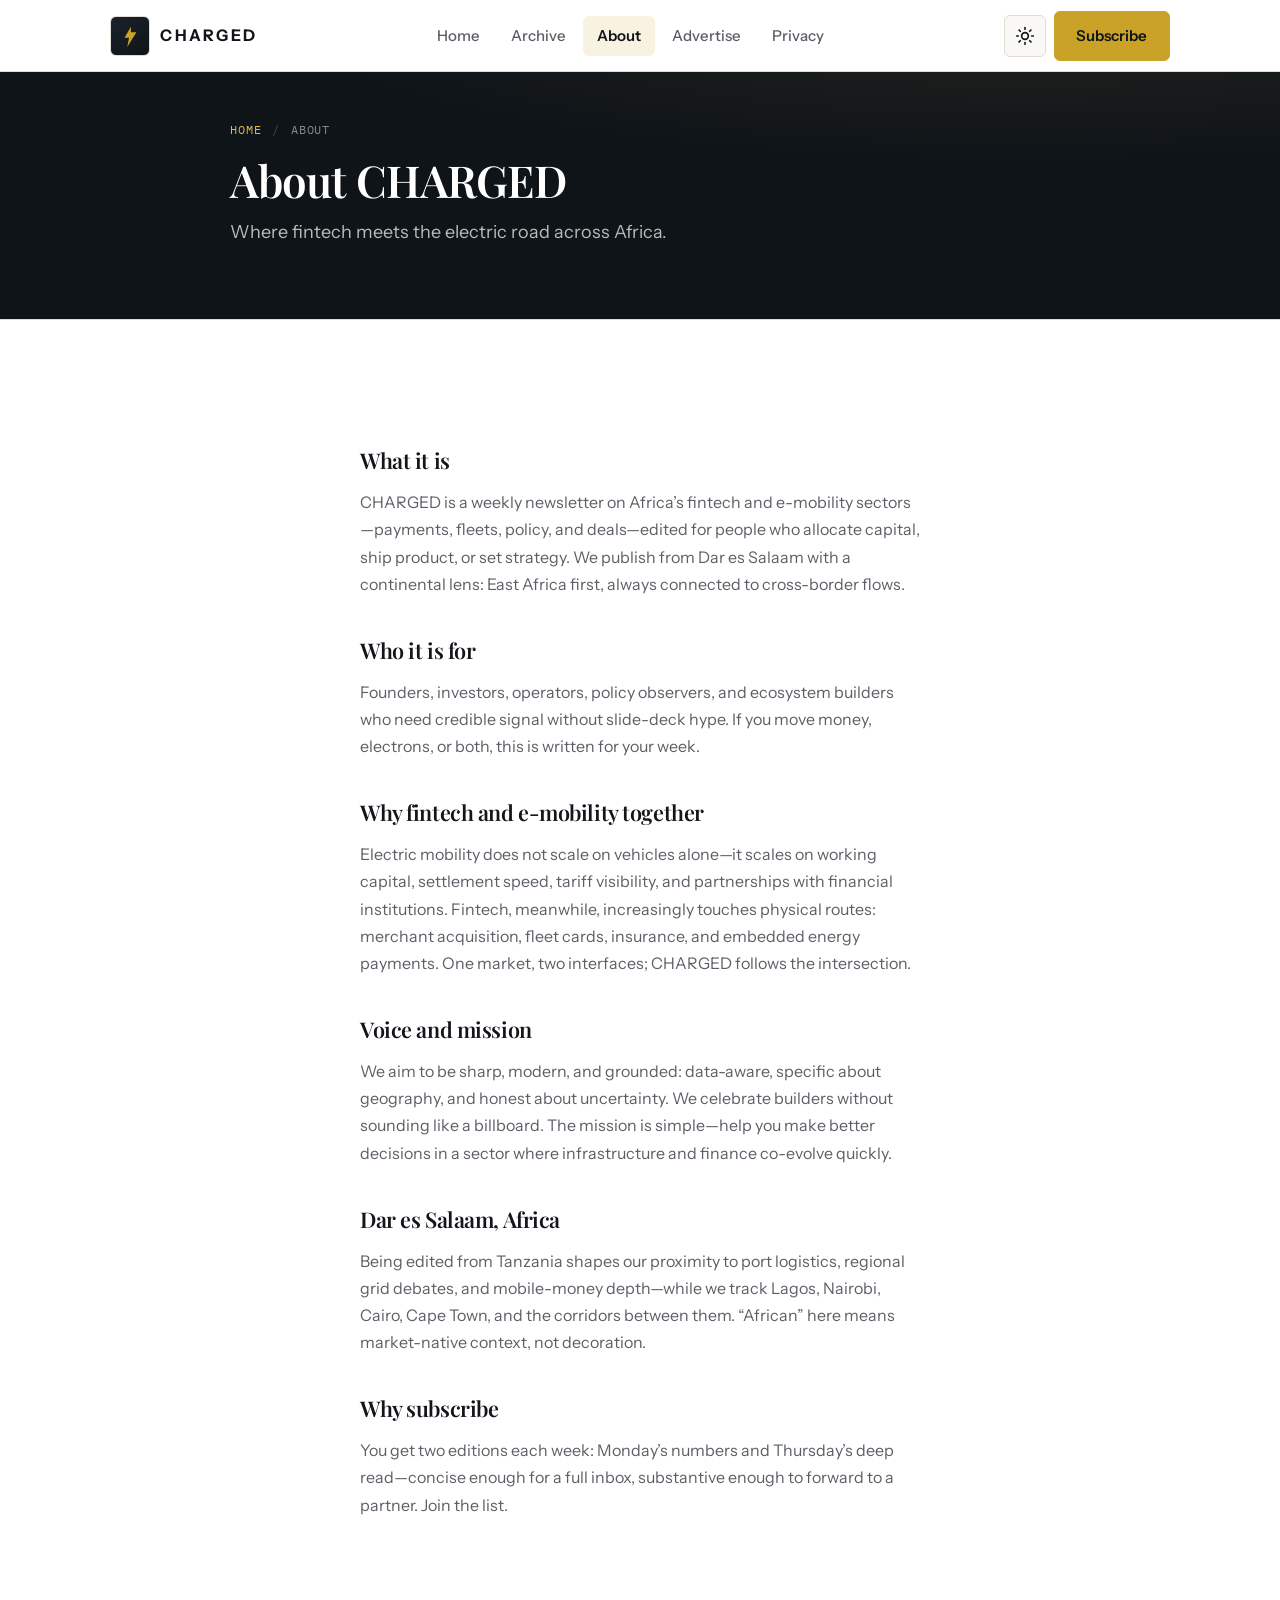
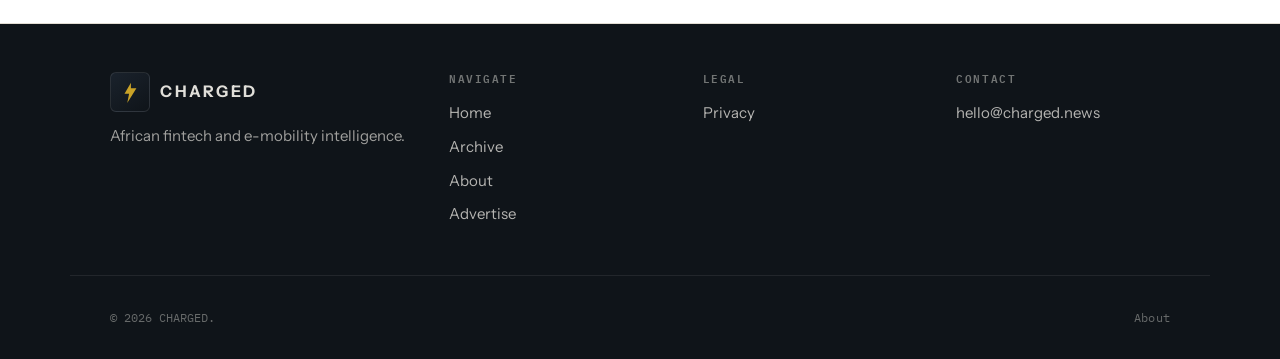
==== about.html @ 30957a06 "template editing" ====
<!DOCTYPE html>
<html lang="en" data-theme="light">
<head>
  <meta charset="UTF-8">
  <meta name="viewport" content="width=device-width, initial-scale=1">
  <title>About — CHARGED</title>
  <meta name="description" content="What CHARGED is, who it serves, and why fintech and e-mobility belong in one conversation—published from Dar es Salaam.">
  <link rel="canonical" href="https://charged.news/about.html">
  <meta property="og:title" content="About — CHARGED">
  <meta property="og:description" content="Weekly intelligence on Africa’s fintech and e-mobility sectors.">
  <link rel="icon" href="assets/images/favicon.svg" type="image/svg+xml">
  <link rel="stylesheet" href="assets/css/charged.css">
</head>
<body>
  <a class="ch-skip" href="#main">Skip to content</a>
  <div class="ch-page">
    <header class="ch-header">
      <div class="ch-container ch-header__inner">
        <a class="ch-logo" href="index.html">
          <span class="ch-logo__mark" aria-hidden="true">
            <svg viewBox="0 0 24 24" fill="none" xmlns="http://www.w3.org/2000/svg"><path d="M13 2L6 14h5l-2 10 10-16h-6l0-6z" fill="currentColor"/></svg>
          </span>
          <span class="ch-logo__text">CHARGED</span>
        </a>
        <nav class="ch-nav" aria-label="Primary">
          <a href="index.html">Home</a>
          <a href="archive.html">Archive</a>
          <a href="about.html" aria-current="page">About</a>
          <a href="advertise.html">Advertise</a>
          <a href="privacy.html">Privacy</a>
        </nav>
        <div class="ch-header__actions">
          <button type="button" class="ch-icon-btn" id="theme-toggle" aria-label="Switch color theme">
            <svg class="ch-theme-icon ch-theme-icon--sun" width="20" height="20" viewBox="0 0 24 24" fill="none" xmlns="http://www.w3.org/2000/svg" aria-hidden="true">
              <circle cx="12" cy="12" r="4" stroke="currentColor" stroke-width="2"/>
              <path d="M12 2v2M12 20v2M4.93 4.93l1.41 1.41M17.66 17.66l1.41 1.41M2 12h2M20 12h2M4.93 19.07l1.41-1.41M17.66 6.34l1.41-1.41" stroke="currentColor" stroke-width="2" stroke-linecap="round"/>
            </svg>
            <svg class="ch-theme-icon ch-theme-icon--moon" width="20" height="20" viewBox="0 0 24 24" fill="none" xmlns="http://www.w3.org/2000/svg" aria-hidden="true">
              <path d="M21 12.79A9 9 0 1111.21 3 7 7 0 0021 12.79z" stroke="currentColor" stroke-width="2" stroke-linecap="round" stroke-linejoin="round"/>
            </svg>
          </button>
          <a class="ch-btn ch-btn--primary ch-hide-mobile" href="index.html#subscribe">Subscribe</a>
          <button type="button" class="ch-nav-toggle" id="nav-toggle" aria-expanded="false" aria-controls="mobile-nav" aria-label="Open menu">
            <span></span><span></span><span></span>
          </button>
        </div>
      </div>
      <div class="ch-mobile-nav" id="mobile-nav" aria-hidden="true">
        <ul>
          <li><a href="index.html">Home</a></li>
          <li><a href="archive.html">Archive</a></li>
          <li><a href="about.html">About</a></li>
          <li><a href="advertise.html">Advertise</a></li>
          <li><a href="privacy.html">Privacy</a></li>
          <li><a href="index.html#subscribe">Subscribe</a></li>
        </ul>
      </div>
    </header>

    <main class="ch-main" id="main">
      <header class="ch-page-hero">
        <div class="ch-container ch-container--narrow">
          <nav aria-label="Breadcrumb">
            <ol class="ch-breadcrumb">
              <li><a href="index.html">Home</a></li>
              <li aria-current="page">About</li>
            </ol>
          </nav>
          <h1>About CHARGED</h1>
          <p class="ch-hero__dek" style="margin:0;">Where fintech meets the electric road across Africa.</p>
        </div>
      </header>

      <section class="ch-section ch-section--surface">
        <div class="ch-container ch-container--narrow ch-prose">
          <h2>What it is</h2>
          <p>CHARGED is a weekly newsletter on Africa’s fintech and e-mobility sectors—payments, fleets, policy, and deals—edited for people who allocate capital, ship product, or set strategy. We publish from Dar es Salaam with a continental lens: East Africa first, always connected to cross-border flows.</p>

          <h2>Who it is for</h2>
          <p>Founders, investors, operators, policy observers, and ecosystem builders who need credible signal without slide-deck hype. If you move money, electrons, or both, this is written for your week.</p>

          <h2>Why fintech and e-mobility together</h2>
          <p>Electric mobility does not scale on vehicles alone—it scales on working capital, settlement speed, tariff visibility, and partnerships with financial institutions. Fintech, meanwhile, increasingly touches physical routes: merchant acquisition, fleet cards, insurance, and embedded energy payments. One market, two interfaces; CHARGED follows the intersection.</p>

          <h2>Voice and mission</h2>
          <p>We aim to be sharp, modern, and grounded: data-aware, specific about geography, and honest about uncertainty. We celebrate builders without sounding like a billboard. The mission is simple—help you make better decisions in a sector where infrastructure and finance co-evolve quickly.</p>

          <h2>Dar es Salaam, Africa</h2>
          <p>Being edited from Tanzania shapes our proximity to port logistics, regional grid debates, and mobile-money depth—while we track Lagos, Nairobi, Cairo, Cape Town, and the corridors between them. “African” here means market-native context, not decoration.</p>

          <h2>Why subscribe</h2>
          <p>You get two editions each week: Monday’s numbers and Thursday’s deep read—concise enough for a full inbox, substantive enough to forward to a partner. <a href="index.html#subscribe">Join the list</a>.</p>
        </div>
      </section>
    </main>

    <footer class="ch-footer">
      <div class="ch-container ch-footer__grid">
        <div class="ch-footer__brand">
          <a class="ch-logo ch-logo--footer" href="index.html">
            <span class="ch-logo__mark ch-logo__mark--footer" aria-hidden="true">
              <svg viewBox="0 0 24 24" width="22" height="22" xmlns="http://www.w3.org/2000/svg" aria-hidden="true">
                <path d="M13 2L6 14h5l-2 10 10-16h-6l0-6z" fill="currentColor"/>
              </svg>
            </span>
            <span class="ch-logo__text">CHARGED</span>
          </a>
          <p>African fintech and e-mobility intelligence.</p>
        </div>
        <div>
          <h2 class="ch-footer__title">Navigate</h2>
          <ul class="ch-footer__list">
            <li><a href="index.html">Home</a></li>
            <li><a href="archive.html">Archive</a></li>
            <li><a href="about.html">About</a></li>
            <li><a href="advertise.html">Advertise</a></li>
          </ul>
        </div>
        <div>
          <h2 class="ch-footer__title">Legal</h2>
          <ul class="ch-footer__list">
            <li><a href="privacy.html">Privacy</a></li>
          </ul>
        </div>
        <div>
          <h2 class="ch-footer__title">Contact</h2>
          <ul class="ch-footer__list">
            <li><a href="mailto:hello@charged.news">hello@charged.news</a></li>
          </ul>
        </div>
      </div>
      <div class="ch-container ch-footer__bottom">
        <p>© <span id="y"></span> CHARGED.</p>
        <p class="ch-mono">About</p>
      </div>
    </footer>
  </div>
  <script>document.getElementById("y").textContent = new Date().getFullYear();</script>
  <script src="assets/js/main.js" defer></script>
</body>
</html>
---- assets/css/charged.css ----
/* =============================================================================
   CHARGED — Publication design system
   HTML/CSS/JS only. Tokens, components, light/dark themes.
   ============================================================================= */

@import url("https://fonts.googleapis.com/css2?family=IBM+Plex+Mono:wght@400;500;600&family=Instrument+Sans:ital,wght@0,400;0,500;0,600;0,700;1,400&family=Playfair+Display:ital,wght@0,500;0,600;0,700;1,500&display=swap");

/* -----------------------------------------------------------------------------
   Design tokens
   ----------------------------------------------------------------------------- */
:root {
  --font-display: "Playfair Display", Georgia, serif;
  --font-ui: "Instrument Sans", system-ui, sans-serif;
  --font-mono: "IBM Plex Mono", ui-monospace, monospace;

  --ch-bg: #f5f2eb;
  --ch-surface: #ffffff;
  --ch-surface-2: #faf8f4;
  --ch-ink: #12151a;
  --ch-ink-muted: #5c5f66;
  --ch-ink-subtle: #8a8f98;
  --ch-border: #e2ddd3;
  --ch-border-strong: #c9c2b4;

  --ch-accent: #c9a227;
  --ch-accent-bright: #e4b84a;
  --ch-accent-dim: rgba(201, 162, 39, 0.14);
  --ch-accent-glow: rgba(228, 184, 74, 0.35);

  --ch-navy: #0f1419;
  --ch-navy-soft: #1a222c;

  --ch-radius-sm: 6px;
  --ch-radius: 12px;
  --ch-radius-lg: 16px;

  --ch-shadow: 0 12px 40px rgba(15, 20, 25, 0.08);
  --ch-shadow-hover: 0 18px 50px rgba(15, 20, 25, 0.12);

  --ch-header-h: 72px;
  --ch-max-read: 42rem;
  --ch-max-prose: 48rem;
  --ch-ease: cubic-bezier(0.22, 1, 0.36, 1);
  --ch-trans: 0.22s var(--ch-ease);
}

[data-theme="dark"] {
  color-scheme: dark;
  --ch-bg: #0a0c0f;
  --ch-surface: #12151a;
  --ch-surface-2: #181c24;
  --ch-ink: #eceae4;
  --ch-ink-muted: #a8a49a;
  --ch-ink-subtle: #7a756c;
  --ch-border: #2a3038;
  --ch-border-strong: #3d4550;

  --ch-accent: #e4b84a;
  --ch-accent-bright: #f0cc6a;
  --ch-accent-dim: rgba(228, 184, 74, 0.12);
  --ch-accent-glow: rgba(228, 184, 74, 0.25);

  --ch-navy: #06080a;
  --ch-navy-soft: #12151a;

  --ch-shadow: 0 12px 40px rgba(0, 0, 0, 0.45);
  --ch-shadow-hover: 0 20px 55px rgba(0, 0, 0, 0.55);
}

/* -----------------------------------------------------------------------------
   Reset & base
   ----------------------------------------------------------------------------- */
*,
*::before,
*::after {
  box-sizing: border-box;
}

html {
  scroll-behavior: smooth;
}

@media (prefers-reduced-motion: reduce) {
  html {
    scroll-behavior: auto;
  }
  *,
  *::before,
  *::after {
    animation-duration: 0.01ms !important;
    animation-iteration-count: 1 !important;
    transition-duration: 0.01ms !important;
  }
}

body {
  margin: 0;
  font-family: var(--font-ui);
  font-size: 1rem;
  line-height: 1.6;
  color: var(--ch-ink);
  background: var(--ch-bg);
  -webkit-font-smoothing: antialiased;
}

img {
  max-width: 100%;
  height: auto;
  display: block;
}

a {
  color: inherit;
  text-decoration: none;
  transition: color var(--ch-trans), border-color var(--ch-trans), background var(--ch-trans),
    box-shadow var(--ch-trans), transform var(--ch-trans);
}

a:hover {
  color: var(--ch-accent);
}

:focus-visible {
  outline: 2px solid var(--ch-accent);
  outline-offset: 3px;
}

:focus:not(:focus-visible) {
  outline: none;
}

h1,
h2,
h3,
h4 {
  font-family: var(--font-display);
  font-weight: 600;
  line-height: 1.15;
  letter-spacing: -0.02em;
  margin: 0 0 0.5em;
}

.ch-mono {
  font-family: var(--font-mono);
  letter-spacing: 0.02em;
}

/* -----------------------------------------------------------------------------
   Layout
   ----------------------------------------------------------------------------- */
.ch-container {
  width: 100%;
  max-width: 1140px;
  margin-inline: auto;
  padding-inline: clamp(1.25rem, 4vw, 2.5rem);
}

.ch-container--narrow {
  max-width: 900px;
}

.ch-container--read {
  max-width: var(--ch-max-read);
}

.ch-skip {
  position: absolute;
  left: -9999px;
  z-index: 100000;
  padding: 0.75rem 1rem;
  background: var(--ch-accent);
  color: var(--ch-navy);
  font-weight: 600;
}
.ch-skip:focus {
  left: 1rem;
  top: 1rem;
}

/* -----------------------------------------------------------------------------
   Header
   ----------------------------------------------------------------------------- */
.ch-header {
  position: sticky;
  top: 0;
  z-index: 9000;
  height: var(--ch-header-h);
  background: var(--ch-surface);
  border-bottom: 1px solid var(--ch-border);
  transition: background var(--ch-trans), box-shadow var(--ch-trans);
}

.ch-header.is-scrolled {
  box-shadow: var(--ch-shadow);
}

[data-theme="dark"] .ch-header {
  background: rgba(18, 21, 26, 0.92);
  backdrop-filter: blur(12px);
}

.ch-header__inner {
  display: flex;
  align-items: center;
  justify-content: space-between;
  gap: 1rem;
  height: 100%;
}

.ch-logo {
  display: inline-flex;
  align-items: center;
  gap: 0.65rem;
  font-weight: 700;
  font-size: 1.125rem;
  letter-spacing: -0.03em;
  color: var(--ch-ink);
}
.ch-logo:hover {
  color: var(--ch-ink);
}
.ch-logo__mark {
  width: 40px;
  height: 40px;
  border-radius: var(--ch-radius-sm);
  background: linear-gradient(145deg, var(--ch-navy-soft), var(--ch-navy));
  border: 1px solid var(--ch-border);
  display: grid;
  place-items: center;
  flex-shrink: 0;
}
.ch-logo__mark svg {
  width: 22px;
  height: 22px;
  color: var(--ch-accent);
}

@media (max-width: 991px) {
  .ch-hide-mobile {
    display: none !important;
  }
}
.ch-logo__text {
  font-weight: 700;
  font-size: 1rem;
  letter-spacing: 0.14em;
  text-transform: uppercase;
  color: var(--ch-ink);
}

.ch-logo--footer {
  color: rgba(236, 234, 228, 0.95);
}
.ch-logo--footer .ch-logo__text {
  color: rgba(236, 234, 228, 0.95);
}
.ch-logo__mark--footer {
  background: linear-gradient(145deg, var(--ch-navy-soft), var(--ch-navy));
  border: 1px solid rgba(255, 255, 255, 0.1);
  color: var(--ch-accent-bright);
}
.ch-footer__location {
  font-family: var(--font-mono);
  font-size: 0.8125rem;
  color: rgba(236, 234, 228, 0.55);
}

.ch-nav {
  display: none;
  align-items: center;
  gap: 0.25rem;
}

@media (min-width: 992px) {
  .ch-nav {
    display: flex;
  }
}

.ch-nav a {
  display: block;
  padding: 0.5rem 0.85rem;
  border-radius: var(--ch-radius-sm);
  font-size: 0.9375rem;
  font-weight: 500;
  color: var(--ch-ink-muted);
}
.ch-nav a:hover,
.ch-nav a[aria-current="page"] {
  color: var(--ch-ink);
  background: var(--ch-accent-dim);
}
.ch-nav a[aria-current="page"] {
  font-weight: 600;
}

.ch-header__actions {
  display: flex;
  align-items: center;
  gap: 0.5rem;
}

/* Theme toggle */
.ch-icon-btn {
  width: 42px;
  height: 42px;
  border-radius: var(--ch-radius-sm);
  border: 1px solid var(--ch-border);
  background: var(--ch-surface-2);
  color: var(--ch-ink);
  cursor: pointer;
  display: grid;
  place-items: center;
  transition: border-color var(--ch-trans), background var(--ch-trans), transform var(--ch-trans);
}
.ch-icon-btn:hover {
  border-color: var(--ch-accent);
  background: var(--ch-accent-dim);
}
.ch-icon-btn:active {
  transform: scale(0.97);
}
.ch-theme-icon {
  display: block;
}
.ch-theme-icon--moon {
  display: none;
}
[data-theme="dark"] .ch-theme-icon--sun {
  display: none;
}
[data-theme="dark"] .ch-theme-icon--moon {
  display: block;
}

/* Mobile menu */
.ch-nav-toggle {
  display: flex;
  flex-direction: column;
  justify-content: center;
  gap: 5px;
  width: 44px;
  height: 44px;
  padding: 0;
  border: 1px solid var(--ch-border);
  border-radius: var(--ch-radius-sm);
  background: var(--ch-surface-2);
  cursor: pointer;
}
.ch-nav-toggle span {
  display: block;
  height: 2px;
  width: 20px;
  margin-inline: auto;
  background: var(--ch-ink);
  border-radius: 1px;
  transition: transform var(--ch-trans), opacity var(--ch-trans);
}
.ch-nav-toggle[aria-expanded="true"] span:nth-child(1) {
  transform: translateY(7px) rotate(45deg);
}
.ch-nav-toggle[aria-expanded="true"] span:nth-child(2) {
  opacity: 0;
}
.ch-nav-toggle[aria-expanded="true"] span:nth-child(3) {
  transform: translateY(-7px) rotate(-45deg);
}

@media (min-width: 992px) {
  .ch-nav-toggle {
    display: none;
  }
}

.ch-mobile-nav {
  display: none;
  position: absolute;
  left: 0;
  right: 0;
  top: 100%;
  padding: 0.75rem 0 1.25rem;
  background: var(--ch-surface);
  border-bottom: 1px solid var(--ch-border);
  box-shadow: var(--ch-shadow);
}
.ch-mobile-nav.is-open {
  display: block;
}
.ch-mobile-nav ul {
  list-style: none;
  margin: 0;
  padding: 0;
}
.ch-mobile-nav a {
  display: block;
  padding: 0.85rem clamp(1.25rem, 4vw, 2.5rem);
  font-weight: 500;
  border-bottom: 1px solid var(--ch-border);
  color: var(--ch-ink);
}
.ch-mobile-nav a:hover,
.ch-mobile-nav a:focus {
  background: var(--ch-accent-dim);
}

@media (min-width: 992px) {
  .ch-mobile-nav {
    display: none !important;
  }
}

/* -----------------------------------------------------------------------------
   Buttons & links
   ----------------------------------------------------------------------------- */
.ch-btn {
  display: inline-flex;
  align-items: center;
  justify-content: center;
  gap: 0.5rem;
  padding: 0.75rem 1.35rem;
  font-family: var(--font-ui);
  font-size: 0.9375rem;
  font-weight: 600;
  border-radius: var(--ch-radius-sm);
  border: 1px solid transparent;
  cursor: pointer;
  text-decoration: none;
  transition: background var(--ch-trans), color var(--ch-trans), border-color var(--ch-trans),
    box-shadow var(--ch-trans), transform var(--ch-trans);
}
.ch-btn:disabled {
  opacity: 0.55;
  cursor: not-allowed;
  transform: none;
}

.ch-btn--primary {
  background: var(--ch-accent);
  color: var(--ch-navy);
  border-color: var(--ch-accent);
}
.ch-btn--primary:hover:not(:disabled) {
  background: var(--ch-accent-bright);
  border-color: var(--ch-accent-bright);
  color: var(--ch-navy);
  box-shadow: 0 8px 24px var(--ch-accent-glow);
  transform: translateY(-1px);
}

.ch-btn--ghost {
  background: transparent;
  color: var(--ch-ink);
  border-color: var(--ch-border-strong);
}
.ch-btn--ghost:hover:not(:disabled) {
  border-color: var(--ch-accent);
  color: var(--ch-accent);
  background: var(--ch-accent-dim);
}

.ch-btn--dark {
  background: var(--ch-navy);
  color: #f5f2eb;
  border-color: var(--ch-navy);
}
.ch-btn--dark:hover:not(:disabled) {
  background: var(--ch-navy-soft);
  transform: translateY(-1px);
}

/* Ghost button on dark hero backgrounds */
.ch-btn--on-dark {
  background: transparent;
  color: rgba(236, 234, 228, 0.92);
  border: 1px solid rgba(255, 255, 255, 0.32);
}
.ch-btn--on-dark:hover:not(:disabled) {
  border-color: var(--ch-accent-bright);
  color: var(--ch-accent-bright);
  background: rgba(228, 184, 74, 0.08);
  transform: translateY(-1px);
}

.ch-hero__tagline {
  font-family: var(--font-mono);
  font-size: 0.75rem;
  letter-spacing: 0.06em;
  color: rgba(236, 234, 228, 0.45);
  margin: 1.5rem 0 0;
  max-width: 36ch;
  line-height: 1.45;
}

.ch-form-actions {
  display: flex;
  align-items: flex-end;
}
.ch-btn--submit {
  min-height: 48px;
  padding-inline: 1.5rem;
}

.ch-card__actions {
  margin-top: 1.25rem;
}

.ch-share-link {
  display: inline-flex;
  align-items: center;
  justify-content: center;
  min-width: 40px;
  height: 40px;
  padding: 0 0.65rem;
  border-radius: var(--ch-radius-sm);
  border: 1px solid var(--ch-border);
  background: var(--ch-surface);
  color: var(--ch-ink-muted);
  font-family: var(--font-mono);
  font-size: 0.6875rem;
  font-weight: 600;
  text-transform: uppercase;
  letter-spacing: 0.06em;
}
.ch-share-link:hover {
  border-color: var(--ch-accent);
  color: var(--ch-accent);
  background: var(--ch-accent-dim);
}

.ch-link-arrow {
  display: inline-flex;
  align-items: center;
  gap: 0.35rem;
  font-family: var(--font-mono);
  font-size: 0.8125rem;
  font-weight: 600;
  text-transform: uppercase;
  letter-spacing: 0.06em;
  color: var(--ch-accent);
}
.ch-link-arrow::after {
  content: "→";
  transition: transform var(--ch-trans);
}
.ch-link-arrow:hover::after {
  transform: translateX(4px);
}

/* -----------------------------------------------------------------------------
   Hero
   ----------------------------------------------------------------------------- */
.ch-hero {
  position: relative;
  padding-block: clamp(3rem, 8vw, 5.5rem);
  background: var(--ch-navy);
  color: #eceae4;
  overflow: hidden;
}
.ch-hero::before {
  content: "";
  position: absolute;
  inset: 0;
  background: radial-gradient(ellipse 80% 60% at 70% 20%, rgba(228, 184, 74, 0.12), transparent 55%),
    linear-gradient(180deg, rgba(10, 12, 15, 0.3), var(--ch-navy));
  pointer-events: none;
}

.ch-hero__grid {
  position: relative;
  display: grid;
  gap: clamp(2rem, 5vw, 3.5rem);
  align-items: center;
}
@media (min-width: 900px) {
  .ch-hero__grid {
    grid-template-columns: 1.05fr 0.95fr;
  }
}

.ch-kicker {
  display: inline-flex;
  align-items: center;
  gap: 0.5rem;
  font-family: var(--font-mono);
  font-size: 0.75rem;
  font-weight: 500;
  text-transform: uppercase;
  letter-spacing: 0.12em;
  color: var(--ch-accent-bright);
  margin-bottom: 1rem;
}

.ch-hero h1 {
  font-size: clamp(2.25rem, 5vw, 3.35rem);
  color: #fff;
  margin-bottom: 1rem;
  max-width: 14ch;
}

.ch-hero__dek {
  font-size: 1.125rem;
  line-height: 1.65;
  color: rgba(236, 234, 228, 0.78);
  max-width: 38ch;
  margin-bottom: 1.75rem;
}

.ch-hero__actions {
  display: flex;
  flex-wrap: wrap;
  gap: 0.75rem;
  margin-bottom: 2rem;
}

.ch-hero__panel {
  position: relative;
  border-radius: var(--ch-radius-lg);
  border: 1px solid rgba(228, 184, 74, 0.25);
  background: rgba(255, 255, 255, 0.04);
  padding: 1.5rem;
  min-height: 280px;
}
.ch-hero__panel-img {
  position: absolute;
  inset: 0;
  border-radius: inherit;
  background-size: cover;
  background-position: center;
  opacity: 0.45;
}
.ch-hero__panel-inner {
  position: relative;
  z-index: 1;
}
.ch-hero__panel .ch-kicker {
  color: var(--ch-accent-bright);
}
.ch-hero__panel h2 {
  font-size: 1.35rem;
  color: #fff;
  margin-bottom: 0.5rem;
  font-family: var(--font-display);
}
.ch-hero__panel p {
  font-size: 0.9375rem;
  color: rgba(236, 234, 228, 0.72);
  margin: 0 0 1.25rem;
  line-height: 1.55;
}

/* -----------------------------------------------------------------------------
   Sections
   ----------------------------------------------------------------------------- */
.ch-section {
  padding-block: clamp(3.5rem, 8vw, 5.5rem);
}

.ch-section--tight {
  padding-block: clamp(2.5rem, 5vw, 3.5rem);
}

.ch-section--surface {
  background: var(--ch-surface);
  border-block: 1px solid var(--ch-border);
}

.ch-section-head {
  max-width: 40rem;
  margin-bottom: clamp(2rem, 4vw, 3rem);
}
.ch-section-head--center {
  text-align: center;
  margin-inline: auto;
}

.ch-eyebrow {
  font-family: var(--font-mono);
  font-size: 0.75rem;
  font-weight: 600;
  text-transform: uppercase;
  letter-spacing: 0.14em;
  color: var(--ch-accent);
  margin-bottom: 0.65rem;
  display: block;
}

.ch-section-title {
  font-size: clamp(1.75rem, 3.5vw, 2.35rem);
  margin-bottom: 0.65rem;
}

.ch-section-dek {
  margin: 0;
  font-size: 1.0625rem;
  color: var(--ch-ink-muted);
  line-height: 1.6;
}

/* -----------------------------------------------------------------------------
   Stat bar (credibility)
   ----------------------------------------------------------------------------- */
.ch-stat-bar {
  display: grid;
  grid-template-columns: repeat(2, 1fr);
  gap: 1px;
  background: var(--ch-border);
  border: 1px solid var(--ch-border);
  border-radius: var(--ch-radius);
  overflow: hidden;
}
@media (min-width: 768px) {
  .ch-stat-bar {
    grid-template-columns: repeat(4, 1fr);
  }
}

.ch-stat {
  background: var(--ch-surface);
  padding: 1.25rem 1rem;
  text-align: center;
}
.ch-stat__value {
  font-family: var(--font-mono);
  font-size: clamp(1rem, 2.8vw, 1.5rem);
  font-weight: 600;
  color: var(--ch-ink);
  display: block;
  line-height: 1.25;
}
.ch-stat__label {
  font-family: var(--font-mono);
  font-size: 0.6875rem;
  font-weight: 500;
  text-transform: uppercase;
  letter-spacing: 0.1em;
  color: var(--ch-ink-subtle);
  margin-top: 0.35rem;
}

/* -----------------------------------------------------------------------------
   Cards — issue, topic, preview
   ----------------------------------------------------------------------------- */
.ch-card-grid {
  display: grid;
  gap: 1.25rem;
}
@media (min-width: 768px) {
  .ch-card-grid--2 {
    grid-template-columns: repeat(2, 1fr);
  }
  .ch-card-grid--3 {
    grid-template-columns: repeat(3, 1fr);
  }
  .ch-card-grid--4 {
    grid-template-columns: repeat(2, 1fr);
  }
}
@media (min-width: 1024px) {
  .ch-card-grid--4 {
    grid-template-columns: repeat(4, 1fr);
  }
}

.ch-card {
  background: var(--ch-surface);
  border: 1px solid var(--ch-border);
  border-radius: var(--ch-radius);
  padding: 1.5rem;
  transition: border-color var(--ch-trans), box-shadow var(--ch-trans), transform var(--ch-trans);
}
.ch-card:hover {
  border-color: var(--ch-border-strong);
  box-shadow: var(--ch-shadow-hover);
  transform: translateY(-3px);
}

.ch-card--issue {
  display: flex;
  flex-direction: column;
  height: 100%;
}
.ch-card--issue .ch-card__meta {
  margin-top: auto;
  padding-top: 1rem;
  display: flex;
  align-items: center;
  justify-content: space-between;
  gap: 0.75rem;
  flex-wrap: wrap;
}

.ch-card__title {
  font-family: var(--font-display);
  font-size: 1.25rem;
  margin: 0 0 0.5rem;
  line-height: 1.25;
}
.ch-card__title a {
  color: var(--ch-ink);
}
.ch-card__title a:hover {
  color: var(--ch-accent);
}

.ch-card__excerpt {
  font-size: 0.9375rem;
  color: var(--ch-ink-muted);
  margin: 0 0 1rem;
  line-height: 1.55;
}

.ch-card--topic {
  text-align: left;
}
.ch-card--topic h3 {
  font-family: var(--font-ui);
  font-size: 1.0625rem;
  font-weight: 700;
  margin: 0 0 0.4rem;
}
.ch-card--topic p {
  margin: 0;
  font-size: 0.9375rem;
  color: var(--ch-ink-muted);
  line-height: 1.55;
}

.ch-card--featured {
  grid-column: 1 / -1;
  display: grid;
  gap: 1.5rem;
}
@media (min-width: 900px) {
  .ch-card--featured {
    grid-template-columns: 1.1fr 1fr;
    align-items: stretch;
  }
}
.ch-card--featured .ch-card__visual {
  min-height: 220px;
  border-radius: var(--ch-radius-sm);
  background-size: cover;
  background-position: center;
  border: 1px solid var(--ch-border);
}

/* Article preview (list) */
.ch-preview {
  display: grid;
  gap: 1rem;
  padding: 1.25rem 0;
  border-bottom: 1px solid var(--ch-border);
}
@media (min-width: 700px) {
  .ch-preview {
    grid-template-columns: 140px 1fr;
    align-items: start;
  }
}
.ch-preview:last-child {
  border-bottom: none;
}
.ch-preview__thumb {
  aspect-ratio: 4/3;
  border-radius: var(--ch-radius-sm);
  background-size: cover;
  background-position: center;
  border: 1px solid var(--ch-border);
}

/* -----------------------------------------------------------------------------
   Badges, tags, chips
   ----------------------------------------------------------------------------- */
.ch-badge {
  display: inline-block;
  font-family: var(--font-mono);
  font-size: 0.6875rem;
  font-weight: 600;
  text-transform: uppercase;
  letter-spacing: 0.08em;
  padding: 0.35rem 0.6rem;
  border-radius: 4px;
  background: var(--ch-accent-dim);
  color: var(--ch-ink);
  border: 1px solid rgba(201, 162, 39, 0.35);
}

.ch-tag-row {
  display: flex;
  flex-wrap: wrap;
  gap: 0.5rem;
  margin-bottom: 0.75rem;
}

.ch-chip {
  font-family: var(--font-mono);
  font-size: 0.75rem;
  padding: 0.4rem 0.75rem;
  border-radius: 999px;
  border: 1px solid var(--ch-border);
  background: var(--ch-surface-2);
  color: var(--ch-ink-muted);
  cursor: pointer;
  transition: background var(--ch-trans), border-color var(--ch-trans), color var(--ch-trans);
}
.ch-chip:hover,
.ch-chip.is-active {
  border-color: var(--ch-accent);
  color: var(--ch-ink);
  background: var(--ch-accent-dim);
}

/* -----------------------------------------------------------------------------
   Dividers & byline
   ----------------------------------------------------------------------------- */
.ch-rule {
  height: 1px;
  background: var(--ch-border);
  border: 0;
  margin: 2rem 0;
}

.ch-rule--thick {
  height: 3px;
  background: linear-gradient(90deg, var(--ch-accent), transparent);
  max-width: 4rem;
  margin: 1.5rem 0;
}

.ch-byline {
  display: flex;
  flex-wrap: wrap;
  align-items: baseline;
  gap: 0.5rem 1rem;
  font-size: 0.875rem;
  color: var(--ch-ink-muted);
}
.ch-byline strong {
  color: var(--ch-ink);
  font-weight: 600;
}

.ch-meta-row {
  font-family: var(--font-mono);
  font-size: 0.75rem;
  color: var(--ch-ink-subtle);
  display: flex;
  flex-wrap: wrap;
  gap: 0.75rem 1.25rem;
}

/* -----------------------------------------------------------------------------
   Schedule
   ----------------------------------------------------------------------------- */
.ch-schedule {
  display: grid;
  gap: 1rem;
}
@media (min-width: 768px) {
  .ch-schedule {
    grid-template-columns: repeat(2, 1fr);
  }
}

.ch-schedule__item {
  border: 1px solid var(--ch-border);
  border-radius: var(--ch-radius);
  padding: 1.35rem 1.25rem;
  background: var(--ch-surface);
}
.ch-schedule__day {
  font-family: var(--font-mono);
  font-size: 0.75rem;
  font-weight: 600;
  text-transform: uppercase;
  letter-spacing: 0.1em;
  color: var(--ch-accent);
  margin-bottom: 0.35rem;
}
.ch-schedule__item h3 {
  font-family: var(--font-ui);
  font-size: 1.125rem;
  font-weight: 700;
  margin: 0 0 0.35rem;
}
.ch-schedule__item p {
  margin: 0;
  font-size: 0.9375rem;
  color: var(--ch-ink-muted);
}

/* -----------------------------------------------------------------------------
   CTA band
   ----------------------------------------------------------------------------- */
.ch-cta-band {
  padding-block: clamp(3rem, 6vw, 4.5rem);
  background: linear-gradient(135deg, var(--ch-navy) 0%, #1a222c 100%);
  color: #eceae4;
  border-block: 1px solid rgba(228, 184, 74, 0.2);
}
.ch-cta-band__inner {
  display: flex;
  flex-direction: column;
  gap: 1.5rem;
  align-items: flex-start;
}
@media (min-width: 900px) {
  .ch-cta-band__inner {
    flex-direction: row;
    align-items: center;
    justify-content: space-between;
  }
}
.ch-cta-band h2 {
  font-size: clamp(1.5rem, 3vw, 2rem);
  color: #fff;
  margin: 0 0 0.35rem;
}
.ch-cta-band p {
  margin: 0;
  color: rgba(236, 234, 228, 0.72);
  max-width: 42ch;
}

/* -----------------------------------------------------------------------------
   Subscribe form
   ----------------------------------------------------------------------------- */
.ch-subscribe-block {
  border: 1px solid var(--ch-border);
  border-radius: var(--ch-radius-lg);
  padding: clamp(1.5rem, 4vw, 2.25rem);
  background: var(--ch-surface);
}

.ch-form-row {
  display: flex;
  flex-direction: column;
  gap: 0.75rem;
}
@media (min-width: 640px) {
  .ch-form-row {
    flex-direction: row;
    align-items: stretch;
  }
}

.ch-field {
  flex: 1;
  display: flex;
  flex-direction: column;
  gap: 0.35rem;
}

.ch-label {
  font-family: var(--font-mono);
  font-size: 0.6875rem;
  font-weight: 600;
  text-transform: uppercase;
  letter-spacing: 0.1em;
  color: var(--ch-ink-subtle);
}

.ch-input {
  width: 100%;
  padding: 0.85rem 1rem;
  font-family: var(--font-ui);
  font-size: 1rem;
  border: 1px solid var(--ch-border);
  border-radius: var(--ch-radius-sm);
  background: var(--ch-bg);
  color: var(--ch-ink);
  transition: border-color var(--ch-trans), box-shadow var(--ch-trans);
}
.ch-input:focus {
  outline: none;
  border-color: var(--ch-accent);
  box-shadow: 0 0 0 3px var(--ch-accent-dim);
}
textarea.ch-input {
  min-height: 120px;
  line-height: 1.5;
}
.ch-input:disabled {
  opacity: 0.65;
  cursor: not-allowed;
}

.ch-field-hint {
  font-size: 0.8125rem;
  color: var(--ch-ink-muted);
  margin: 0;
}
.ch-field-error {
  font-size: 0.8125rem;
  color: #b42318;
  margin: 0;
  display: none;
}
[data-theme="dark"] .ch-field-error {
  color: #f97066;
}
.ch-field.is-error .ch-field-error {
  display: block;
}
.ch-field.is-error .ch-input {
  border-color: #b42318;
}

.ch-form-status {
  font-size: 0.875rem;
  margin-top: 0.75rem;
  padding: 0.75rem 1rem;
  border-radius: var(--ch-radius-sm);
  display: none;
}
.ch-form-status.is-success {
  display: block;
  background: rgba(34, 139, 87, 0.12);
  border: 1px solid rgba(34, 139, 87, 0.35);
  color: var(--ch-ink);
}
.ch-form-status.is-error {
  display: block;
  background: rgba(180, 35, 24, 0.08);
  border: 1px solid rgba(180, 35, 24, 0.35);
}

.ch-honeypot {
  position: absolute;
  left: -9999px;
  width: 1px;
  height: 1px;
  opacity: 0;
  pointer-events: none;
}

/* -----------------------------------------------------------------------------
   Page hero (inner pages)
   ----------------------------------------------------------------------------- */
.ch-page-hero {
  padding-block: clamp(3rem, 7vw, 4.5rem);
  padding-top: calc(var(--ch-header-h) + clamp(2rem, 5vw, 3rem));
  margin-top: calc(-1 * var(--ch-header-h));
  background: var(--ch-navy);
  color: #eceae4;
  position: relative;
}
.ch-page-hero::after {
  content: "";
  position: absolute;
  inset: 0;
  background: radial-gradient(ellipse 60% 50% at 80% 0%, rgba(228, 184, 74, 0.1), transparent);
  pointer-events: none;
}
.ch-page-hero .ch-container {
  position: relative;
  z-index: 1;
}
.ch-page-hero h1 {
  color: #fff;
  font-size: clamp(2rem, 4vw, 2.75rem);
  margin-bottom: 0.75rem;
}
.ch-breadcrumb {
  list-style: none;
  margin: 0 0 1rem;
  padding: 0;
  display: flex;
  flex-wrap: wrap;
  gap: 0.35rem 0.65rem;
  font-family: var(--font-mono);
  font-size: 0.75rem;
  text-transform: uppercase;
  letter-spacing: 0.08em;
  color: rgba(236, 234, 228, 0.55);
}
.ch-breadcrumb a {
  color: var(--ch-accent-bright);
}
.ch-breadcrumb li:not(:last-child)::after {
  content: "/";
  margin-left: 0.65rem;
  color: rgba(236, 234, 228, 0.25);
}

.ch-page-hero .ch-kicker {
  color: rgba(236, 234, 228, 0.82);
  margin-bottom: 0.75rem;
}
.ch-page-hero .ch-hero__dek {
  max-width: none;
}
.ch-page-hero .ch-meta-row {
  margin-top: 0.75rem;
  color: rgba(236, 234, 228, 0.65);
}

/* -----------------------------------------------------------------------------
   Article / issue reading
   ----------------------------------------------------------------------------- */
.ch-article-wrap {
  padding-block: clamp(2.5rem, 6vw, 4rem);
}

.ch-article {
  max-width: var(--ch-max-read);
  margin-inline: auto;
}

.ch-article__header {
  margin-bottom: 2.5rem;
}

.ch-article__dek {
  font-size: 1.2rem;
  line-height: 1.55;
  color: var(--ch-ink-muted);
  margin: 0 0 1.25rem;
  font-weight: 500;
}

.ch-article__body {
  font-size: 1.0625rem;
  line-height: 1.75;
  color: var(--ch-ink);
}
.ch-article__body > p {
  margin: 0 0 1.25em;
}
.ch-article__body h2 {
  font-size: 1.5rem;
  margin-top: 2.25rem;
  margin-bottom: 0.75rem;
}
.ch-article__body h3 {
  font-family: var(--font-ui);
  font-size: 1.15rem;
  font-weight: 700;
  margin-top: 1.75rem;
  margin-bottom: 0.5rem;
}

.ch-pullquote {
  margin: 2.5rem 0;
  padding: 1.5rem 1.5rem 1.5rem 1.25rem;
  border-left: 4px solid var(--ch-accent);
  background: var(--ch-surface-2);
  border-radius: 0 var(--ch-radius-sm) var(--ch-radius-sm) 0;
  font-family: var(--font-display);
  font-size: 1.35rem;
  font-style: italic;
  line-height: 1.45;
  color: var(--ch-ink);
}

.ch-stat-callout {
  display: flex;
  align-items: baseline;
  gap: 1rem;
  margin: 2rem 0;
  padding: 1.25rem 1.35rem;
  border: 1px solid var(--ch-border);
  border-radius: var(--ch-radius);
  background: var(--ch-surface);
}
.ch-stat-callout__value {
  font-family: var(--font-mono);
  font-size: 2rem;
  font-weight: 600;
  color: var(--ch-accent);
  line-height: 1;
}
.ch-stat-callout__context {
  font-size: 0.9375rem;
  color: var(--ch-ink-muted);
  margin: 0;
}

.ch-section-break {
  display: flex;
  align-items: center;
  gap: 1rem;
  margin: 2.5rem 0;
  font-family: var(--font-mono);
  font-size: 0.6875rem;
  font-weight: 600;
  text-transform: uppercase;
  letter-spacing: 0.2em;
  color: var(--ch-ink-subtle);
}
.ch-section-break::before,
.ch-section-break::after {
  content: "";
  flex: 1;
  height: 1px;
  background: var(--ch-border);
}

.ch-share-row {
  display: flex;
  flex-wrap: wrap;
  align-items: center;
  gap: 0.75rem;
  margin-top: 2.5rem;
  padding-top: 1.5rem;
  border-top: 1px solid var(--ch-border);
}
.ch-share-row span {
  font-family: var(--font-mono);
  font-size: 0.75rem;
  text-transform: uppercase;
  letter-spacing: 0.08em;
  color: var(--ch-ink-subtle);
}
.ch-share-row a {
  display: inline-flex;
  align-items: center;
  justify-content: center;
  width: 40px;
  height: 40px;
  border-radius: var(--ch-radius-sm);
  border: 1px solid var(--ch-border);
  background: var(--ch-surface);
  color: var(--ch-ink-muted);
  font-size: 0.875rem;
}
.ch-share-row a:hover {
  border-color: var(--ch-accent);
  color: var(--ch-accent);
  background: var(--ch-accent-dim);
}

.ch-article-cta {
  margin-top: 3rem;
  padding: 2rem;
  border-radius: var(--ch-radius);
  border: 1px solid var(--ch-border);
  background: var(--ch-surface-2);
  text-align: center;
}
.ch-article-cta h2 {
  font-size: 1.35rem;
  margin-bottom: 0.5rem;
}
.ch-article-cta p {
  margin: 0 0 1.25rem;
  color: var(--ch-ink-muted);
  font-size: 0.9375rem;
}

/* -----------------------------------------------------------------------------
   Legal / prose pages
   ----------------------------------------------------------------------------- */
.ch-prose {
  max-width: 40rem;
  margin-inline: auto;
}
.ch-prose h2 {
  font-size: 1.35rem;
  margin-top: 2.5rem;
  margin-bottom: 0.75rem;
}
.ch-prose h3 {
  font-family: var(--font-ui);
  font-size: 1.05rem;
  font-weight: 700;
  margin-top: 1.5rem;
}
.ch-prose p,
.ch-prose li {
  font-size: 1rem;
  line-height: 1.7;
  color: var(--ch-ink-muted);
}
.ch-prose ul {
  padding-left: 1.25rem;
}
.ch-prose li {
  margin-bottom: 0.5rem;
}

/* -----------------------------------------------------------------------------
   Footer
   ----------------------------------------------------------------------------- */
.ch-footer {
  background: var(--ch-navy);
  color: rgba(236, 234, 228, 0.65);
  padding-block: 3rem 0;
  margin-top: auto;
}
.ch-footer a {
  color: rgba(236, 234, 228, 0.75);
}
.ch-footer a:hover {
  color: var(--ch-accent-bright);
}

.ch-footer__grid {
  display: grid;
  gap: 2.5rem;
  padding-bottom: 2.5rem;
  border-bottom: 1px solid rgba(255, 255, 255, 0.08);
}
@media (min-width: 768px) {
  .ch-footer__grid {
    grid-template-columns: 1.4fr repeat(3, 1fr);
  }
}

.ch-footer__brand p {
  font-size: 0.9375rem;
  line-height: 1.65;
  margin: 0.75rem 0 1rem;
  max-width: 32ch;
}

.ch-footer__title {
  font-family: var(--font-mono);
  font-size: 0.6875rem;
  font-weight: 600;
  text-transform: uppercase;
  letter-spacing: 0.14em;
  color: rgba(236, 234, 228, 0.45);
  margin: 0 0 1rem;
}

.ch-footer__list {
  list-style: none;
  margin: 0;
  padding: 0;
}
.ch-footer__list li {
  margin-bottom: 0.5rem;
}
.ch-footer__list a {
  font-size: 0.9375rem;
}

.ch-footer__bottom {
  padding-block: 1.25rem;
  display: flex;
  flex-direction: column;
  gap: 0.75rem;
  align-items: flex-start;
  font-family: var(--font-mono);
  font-size: 0.75rem;
  color: rgba(236, 234, 228, 0.4);
}
@media (min-width: 768px) {
  .ch-footer__bottom {
    flex-direction: row;
    justify-content: space-between;
    align-items: center;
  }
}

/* -----------------------------------------------------------------------------
   Archive — hidden state for filter
   ----------------------------------------------------------------------------- */
.ch-archive-item.is-hidden {
  display: none !important;
}

/* -----------------------------------------------------------------------------
   Layout shell
   ----------------------------------------------------------------------------- */
.ch-page {
  min-height: 100vh;
  display: flex;
  flex-direction: column;
}

.ch-main {
  flex: 1;
}

/* Utility */
.ch-mt-0 {
  margin-top: 0;
}
.ch-text-muted {
  color: var(--ch-ink-muted);
}
.ch-sr-only {
  position: absolute;
  width: 1px;
  height: 1px;
  padding: 0;
  margin: -1px;
  overflow: hidden;
  clip: rect(0, 0, 0, 0);
  white-space: nowrap;
  border: 0;
}
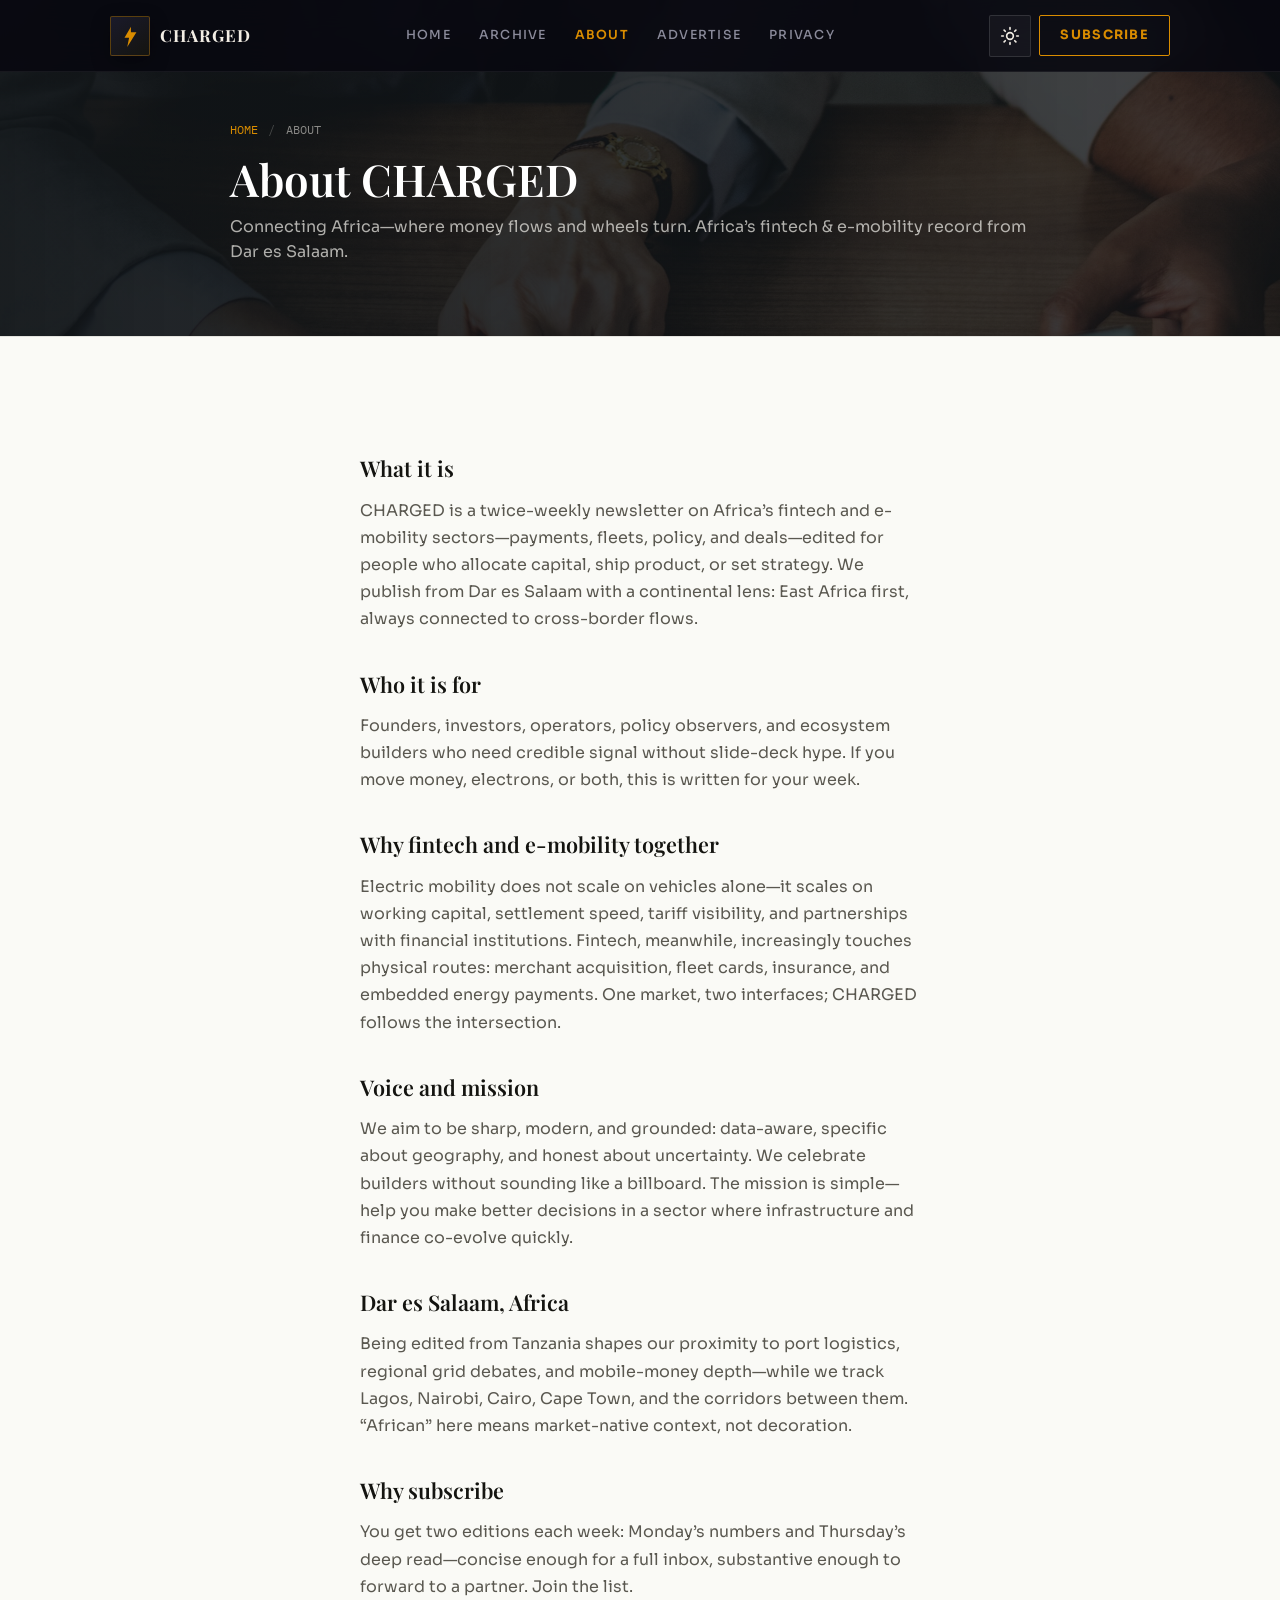
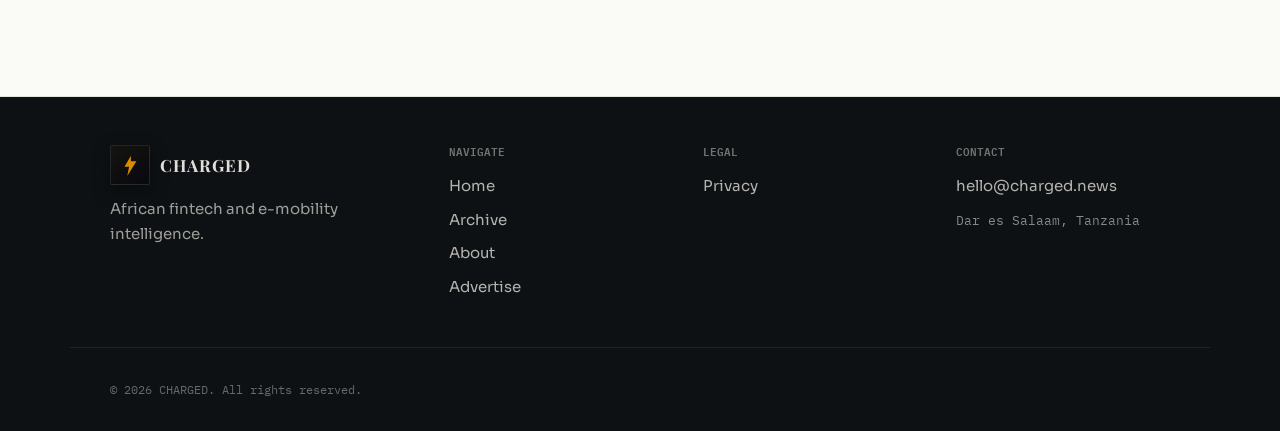
==== commit 80a52a31: "revised with charged content" ====
--- a/about.html
+++ b/about.html
@@ -67,14 +67,14 @@
             </ol>
           </nav>
           <h1>About CHARGED</h1>
-          <p class="ch-hero__dek" style="margin:0;">Where fintech meets the electric road across Africa.</p>
+          <p class="ch-page-hero__subline">Connecting Africa—where money flows and wheels turn. Africa’s fintech &amp; e-mobility record from Dar es Salaam.</p>
         </div>
       </header>
 
       <section class="ch-section ch-section--surface">
         <div class="ch-container ch-container--narrow ch-prose">
           <h2>What it is</h2>
-          <p>CHARGED is a weekly newsletter on Africa’s fintech and e-mobility sectors—payments, fleets, policy, and deals—edited for people who allocate capital, ship product, or set strategy. We publish from Dar es Salaam with a continental lens: East Africa first, always connected to cross-border flows.</p>
+          <p>CHARGED is a twice-weekly newsletter on Africa’s fintech and e-mobility sectors—payments, fleets, policy, and deals—edited for people who allocate capital, ship product, or set strategy. We publish from Dar es Salaam with a continental lens: East Africa first, always connected to cross-border flows.</p>
 
           <h2>Who it is for</h2>
           <p>Founders, investors, operators, policy observers, and ecosystem builders who need credible signal without slide-deck hype. If you move money, electrons, or both, this is written for your week.</p>
@@ -126,12 +126,12 @@
           <h2 class="ch-footer__title">Contact</h2>
           <ul class="ch-footer__list">
             <li><a href="mailto:hello@charged.news">hello@charged.news</a></li>
+            <li><span class="ch-footer__location">Dar es Salaam, Tanzania</span></li>
           </ul>
         </div>
       </div>
       <div class="ch-container ch-footer__bottom">
-        <p>© <span id="y"></span> CHARGED.</p>
-        <p class="ch-mono">About</p>
+        <p>© <span id="y"></span> CHARGED. All rights reserved.</p>
       </div>
     </footer>
   </div>
--- a/assets/css/charged.css
+++ b/assets/css/charged.css
@@ -3,39 +3,43 @@
    HTML/CSS/JS only. Tokens, components, light/dark themes.
    ============================================================================= */
 
-@import url("https://fonts.googleapis.com/css2?family=IBM+Plex+Mono:wght@400;500;600&family=Instrument+Sans:ital,wght@0,400;0,500;0,600;0,700;1,400&family=Playfair+Display:ital,wght@0,500;0,600;0,700;1,500&display=swap");
-
-/* -----------------------------------------------------------------------------
-   Design tokens
+@import url("https://fonts.googleapis.com/css2?family=IBM+Plex+Mono:wght@400;500;600&family=Playfair+Display:ital,wght@0,500;0,600;0,700;1,500&family=Sora:wght@300;400;500;600;700&display=swap");
+
+/* -----------------------------------------------------------------------------
+   Design tokens — CHARGED rebrand (new/ + brand SVGs: #141410, #D98C00)
    ----------------------------------------------------------------------------- */
 :root {
   --font-display: "Playfair Display", Georgia, serif;
-  --font-ui: "Instrument Sans", system-ui, sans-serif;
+  --font-ui: "Sora", system-ui, sans-serif;
   --font-mono: "IBM Plex Mono", ui-monospace, monospace;
 
-  --ch-bg: #f5f2eb;
-  --ch-surface: #ffffff;
-  --ch-surface-2: #faf8f4;
-  --ch-ink: #12151a;
-  --ch-ink-muted: #5c5f66;
-  --ch-ink-subtle: #8a8f98;
-  --ch-border: #e2ddd3;
-  --ch-border-strong: #c9c2b4;
-
-  --ch-accent: #c9a227;
-  --ch-accent-bright: #e4b84a;
-  --ch-accent-dim: rgba(201, 162, 39, 0.14);
-  --ch-accent-glow: rgba(228, 184, 74, 0.35);
-
-  --ch-navy: #0f1419;
-  --ch-navy-soft: #1a222c;
-
-  --ch-radius-sm: 6px;
-  --ch-radius: 12px;
-  --ch-radius-lg: 16px;
-
-  --ch-shadow: 0 12px 40px rgba(15, 20, 25, 0.08);
-  --ch-shadow-hover: 0 18px 50px rgba(15, 20, 25, 0.12);
+  --ch-bg: #f2ede4;
+  --ch-surface: #fafaf6;
+  --ch-surface-2: #f0ebe2;
+  --ch-ink: #141410;
+  --ch-ink-muted: #5a5850;
+  --ch-ink-subtle: #7a776c;
+  --ch-border: rgba(20, 20, 16, 0.1);
+  --ch-border-strong: rgba(217, 140, 0, 0.32);
+
+  --ch-accent: #b87a0f;
+  --ch-accent-bright: #d98c00;
+  --ch-accent-dim: rgba(217, 140, 0, 0.14);
+  --ch-accent-glow: rgba(217, 140, 0, 0.32);
+  --ch-secondary: #c8953a;
+  --ch-secondary-dim: rgba(200, 149, 58, 0.14);
+
+  --ch-navy: #080810;
+  --ch-navy-soft: #141410;
+  --ch-panel: #13131f;
+  --ch-border-faint: rgba(255, 255, 255, 0.06);
+
+  --ch-radius-sm: 2px;
+  --ch-radius: 4px;
+  --ch-radius-lg: 4px;
+
+  --ch-shadow: 0 16px 40px rgba(8, 8, 16, 0.08);
+  --ch-shadow-hover: 0 22px 50px rgba(8, 8, 16, 0.12);
 
   --ch-header-h: 72px;
   --ch-max-read: 42rem;
@@ -46,22 +50,26 @@
 
 [data-theme="dark"] {
   color-scheme: dark;
-  --ch-bg: #0a0c0f;
-  --ch-surface: #12151a;
-  --ch-surface-2: #181c24;
-  --ch-ink: #eceae4;
-  --ch-ink-muted: #a8a49a;
-  --ch-ink-subtle: #7a756c;
-  --ch-border: #2a3038;
-  --ch-border-strong: #3d4550;
-
-  --ch-accent: #e4b84a;
-  --ch-accent-bright: #f0cc6a;
-  --ch-accent-dim: rgba(228, 184, 74, 0.12);
-  --ch-accent-glow: rgba(228, 184, 74, 0.25);
-
-  --ch-navy: #06080a;
-  --ch-navy-soft: #12151a;
+  --ch-bg: #080810;
+  --ch-surface: #13131f;
+  --ch-surface-2: #1a1a2a;
+  --ch-ink: #f2ede4;
+  --ch-ink-muted: #b8b4c0;
+  --ch-ink-subtle: #8a8a9a;
+  --ch-border: rgba(200, 149, 58, 0.18);
+  --ch-border-strong: rgba(224, 172, 82, 0.35);
+
+  --ch-accent: #c8953a;
+  --ch-accent-bright: #e0ac52;
+  --ch-accent-dim: rgba(200, 149, 58, 0.12);
+  --ch-accent-glow: rgba(224, 172, 82, 0.22);
+  --ch-secondary: #e0ac52;
+  --ch-secondary-dim: rgba(224, 172, 82, 0.14);
+
+  --ch-navy: #080810;
+  --ch-navy-soft: #0e0e1a;
+  --ch-panel: #13131f;
+  --ch-border-faint: rgba(255, 255, 255, 0.06);
 
   --ch-shadow: 0 12px 40px rgba(0, 0, 0, 0.45);
   --ch-shadow-hover: 0 20px 55px rgba(0, 0, 0, 0.55);
@@ -101,6 +109,7 @@
   color: var(--ch-ink);
   background: var(--ch-bg);
   -webkit-font-smoothing: antialiased;
+  text-rendering: optimizeLegibility;
 }
 
 img {
@@ -135,14 +144,14 @@
 h4 {
   font-family: var(--font-display);
   font-weight: 600;
-  line-height: 1.15;
-  letter-spacing: -0.02em;
+  line-height: 1.08;
+  letter-spacing: 0;
   margin: 0 0 0.5em;
 }
 
 .ch-mono {
   font-family: var(--font-mono);
-  letter-spacing: 0.02em;
+  letter-spacing: 0;
 }
 
 /* -----------------------------------------------------------------------------
@@ -185,18 +194,20 @@
   top: 0;
   z-index: 9000;
   height: var(--ch-header-h);
-  background: var(--ch-surface);
-  border-bottom: 1px solid var(--ch-border);
-  transition: background var(--ch-trans), box-shadow var(--ch-trans);
+  background: rgba(8, 8, 16, 0.9);
+  border-bottom: 1px solid var(--ch-border-faint);
+  backdrop-filter: blur(18px);
+  -webkit-backdrop-filter: blur(18px);
+  transition: background var(--ch-trans), box-shadow var(--ch-trans), border-color var(--ch-trans);
 }
 
 .ch-header.is-scrolled {
-  box-shadow: var(--ch-shadow);
+  box-shadow: 0 8px 32px rgba(0, 0, 0, 0.35);
+  border-color: var(--ch-border-faint);
 }
 
 [data-theme="dark"] .ch-header {
-  background: rgba(18, 21, 26, 0.92);
-  backdrop-filter: blur(12px);
+  background: rgba(8, 8, 16, 0.94);
 }
 
 .ch-header__inner {
@@ -213,26 +224,27 @@
   gap: 0.65rem;
   font-weight: 700;
   font-size: 1.125rem;
-  letter-spacing: -0.03em;
-  color: var(--ch-ink);
+  letter-spacing: 0;
+  color: #f2ede4;
 }
 .ch-logo:hover {
-  color: var(--ch-ink);
+  color: #fff;
 }
 .ch-logo__mark {
   width: 40px;
   height: 40px;
   border-radius: var(--ch-radius-sm);
-  background: linear-gradient(145deg, var(--ch-navy-soft), var(--ch-navy));
-  border: 1px solid var(--ch-border);
+  background: linear-gradient(145deg, #1a1a2a, #141410);
+  border: 1px solid rgba(217, 140, 0, 0.35);
   display: grid;
   place-items: center;
   flex-shrink: 0;
+  box-shadow: 0 6px 18px rgba(0, 0, 0, 0.35);
 }
 .ch-logo__mark svg {
   width: 22px;
   height: 22px;
-  color: var(--ch-accent);
+  color: var(--ch-accent-bright);
 }
 
 @media (max-width: 991px) {
@@ -241,11 +253,12 @@
   }
 }
 .ch-logo__text {
+  font-family: var(--font-display);
   font-weight: 700;
-  font-size: 1rem;
-  letter-spacing: 0.14em;
+  font-size: 1.05rem;
+  letter-spacing: 0.06em;
   text-transform: uppercase;
-  color: var(--ch-ink);
+  color: #f2ede4;
 }
 
 .ch-logo--footer {
@@ -279,19 +292,23 @@
 
 .ch-nav a {
   display: block;
-  padding: 0.5rem 0.85rem;
+  padding: 0.5rem 0.75rem;
   border-radius: var(--ch-radius-sm);
-  font-size: 0.9375rem;
+  font-size: 0.78rem;
   font-weight: 500;
-  color: var(--ch-ink-muted);
+  letter-spacing: 0.1em;
+  text-transform: uppercase;
+  color: #8a8a9a;
 }
 .ch-nav a:hover,
 .ch-nav a[aria-current="page"] {
-  color: var(--ch-ink);
-  background: var(--ch-accent-dim);
+  color: #f2ede4;
+  background: transparent;
 }
 .ch-nav a[aria-current="page"] {
   font-weight: 600;
+  color: var(--ch-accent-bright);
+  box-shadow: none;
 }
 
 .ch-header__actions {
@@ -305,17 +322,17 @@
   width: 42px;
   height: 42px;
   border-radius: var(--ch-radius-sm);
-  border: 1px solid var(--ch-border);
-  background: var(--ch-surface-2);
-  color: var(--ch-ink);
+  border: 1px solid rgba(255, 255, 255, 0.12);
+  background: rgba(255, 255, 255, 0.04);
+  color: #f2ede4;
   cursor: pointer;
   display: grid;
   place-items: center;
   transition: border-color var(--ch-trans), background var(--ch-trans), transform var(--ch-trans);
 }
 .ch-icon-btn:hover {
-  border-color: var(--ch-accent);
-  background: var(--ch-accent-dim);
+  border-color: rgba(217, 140, 0, 0.45);
+  background: rgba(217, 140, 0, 0.1);
 }
 .ch-icon-btn:active {
   transform: scale(0.97);
@@ -342,9 +359,9 @@
   width: 44px;
   height: 44px;
   padding: 0;
-  border: 1px solid var(--ch-border);
+  border: 1px solid rgba(255, 255, 255, 0.12);
   border-radius: var(--ch-radius-sm);
-  background: var(--ch-surface-2);
+  background: rgba(255, 255, 255, 0.04);
   cursor: pointer;
 }
 .ch-nav-toggle span {
@@ -352,7 +369,7 @@
   height: 2px;
   width: 20px;
   margin-inline: auto;
-  background: var(--ch-ink);
+  background: #f2ede4;
   border-radius: 1px;
   transition: transform var(--ch-trans), opacity var(--ch-trans);
 }
@@ -379,9 +396,9 @@
   right: 0;
   top: 100%;
   padding: 0.75rem 0 1.25rem;
-  background: var(--ch-surface);
-  border-bottom: 1px solid var(--ch-border);
-  box-shadow: var(--ch-shadow);
+  background: #13131f;
+  border-bottom: 1px solid var(--ch-border-faint);
+  box-shadow: 0 20px 50px rgba(0, 0, 0, 0.45);
 }
 .ch-mobile-nav.is-open {
   display: block;
@@ -395,8 +412,11 @@
   display: block;
   padding: 0.85rem clamp(1.25rem, 4vw, 2.5rem);
   font-weight: 500;
-  border-bottom: 1px solid var(--ch-border);
-  color: var(--ch-ink);
+  font-size: 0.82rem;
+  letter-spacing: 0.08em;
+  text-transform: uppercase;
+  border-bottom: 1px solid var(--ch-border-faint);
+  color: #b8b4c0;
 }
 .ch-mobile-nav a:hover,
 .ch-mobile-nav a:focus {
@@ -417,7 +437,8 @@
   align-items: center;
   justify-content: center;
   gap: 0.5rem;
-  padding: 0.75rem 1.35rem;
+  min-height: 44px;
+  padding: 0.72rem 1.25rem;
   font-family: var(--font-ui);
   font-size: 0.9375rem;
   font-weight: 600;
@@ -435,16 +456,33 @@
 }
 
 .ch-btn--primary {
-  background: var(--ch-accent);
-  color: var(--ch-navy);
-  border-color: var(--ch-accent);
+  background: var(--ch-accent-bright);
+  color: #080810;
+  border-color: var(--ch-accent-bright);
+  font-size: 0.8rem;
+  font-weight: 700;
+  letter-spacing: 0.1em;
+  text-transform: uppercase;
 }
 .ch-btn--primary:hover:not(:disabled) {
-  background: var(--ch-accent-bright);
-  border-color: var(--ch-accent-bright);
-  color: var(--ch-navy);
+  background: #e8b44a;
+  border-color: #e8b44a;
+  color: #080810;
   box-shadow: 0 8px 24px var(--ch-accent-glow);
   transform: translateY(-1px);
+}
+
+.ch-header .ch-btn--primary {
+  background: transparent;
+  color: var(--ch-accent-bright);
+  border: 1px solid var(--ch-accent-bright);
+  min-height: auto;
+  padding: 0.55rem 1.25rem;
+}
+.ch-header .ch-btn--primary:hover:not(:disabled) {
+  background: var(--ch-accent-bright);
+  color: #080810;
+  border-color: var(--ch-accent-bright);
 }
 
 .ch-btn--ghost {
@@ -472,22 +510,22 @@
 .ch-btn--on-dark {
   background: transparent;
   color: rgba(236, 234, 228, 0.92);
-  border: 1px solid rgba(255, 255, 255, 0.32);
+  border: 1px solid rgba(255, 255, 255, 0.34);
 }
 .ch-btn--on-dark:hover:not(:disabled) {
   border-color: var(--ch-accent-bright);
   color: var(--ch-accent-bright);
-  background: rgba(228, 184, 74, 0.08);
+  background: rgba(217, 140, 0, 0.1);
   transform: translateY(-1px);
 }
 
 .ch-hero__tagline {
   font-family: var(--font-mono);
   font-size: 0.75rem;
-  letter-spacing: 0.06em;
+  letter-spacing: 0;
   color: rgba(236, 234, 228, 0.45);
   margin: 1.5rem 0 0;
-  max-width: 36ch;
+  max-width: 46ch;
   line-height: 1.45;
 }
 
@@ -504,27 +542,16 @@
   margin-top: 1.25rem;
 }
 
-.ch-share-link {
-  display: inline-flex;
-  align-items: center;
-  justify-content: center;
-  min-width: 40px;
-  height: 40px;
-  padding: 0 0.65rem;
-  border-radius: var(--ch-radius-sm);
-  border: 1px solid var(--ch-border);
-  background: var(--ch-surface);
+.ch-archive-more {
+  margin-top: 1.5rem;
+  font-size: 0.9375rem;
+}
+.ch-archive-more a {
   color: var(--ch-ink-muted);
-  font-family: var(--font-mono);
-  font-size: 0.6875rem;
-  font-weight: 600;
-  text-transform: uppercase;
-  letter-spacing: 0.06em;
-}
-.ch-share-link:hover {
-  border-color: var(--ch-accent);
+  font-weight: 500;
+}
+.ch-archive-more a:hover {
   color: var(--ch-accent);
-  background: var(--ch-accent-dim);
 }
 
 .ch-link-arrow {
@@ -535,7 +562,7 @@
   font-size: 0.8125rem;
   font-weight: 600;
   text-transform: uppercase;
-  letter-spacing: 0.06em;
+  letter-spacing: 0;
   color: var(--ch-accent);
 }
 .ch-link-arrow::after {
@@ -551,30 +578,70 @@
    ----------------------------------------------------------------------------- */
 .ch-hero {
   position: relative;
-  padding-block: clamp(3rem, 8vw, 5.5rem);
+  min-height: clamp(560px, 78vh, 760px);
+  display: flex;
+  align-items: center;
+  padding-block: clamp(4.5rem, 9vw, 7rem);
   background: var(--ch-navy);
-  color: #eceae4;
+  color: #f2ede4;
   overflow: hidden;
 }
 .ch-hero::before {
   content: "";
   position: absolute;
   inset: 0;
-  background: radial-gradient(ellipse 80% 60% at 70% 20%, rgba(228, 184, 74, 0.12), transparent 55%),
-    linear-gradient(180deg, rgba(10, 12, 15, 0.3), var(--ch-navy));
+  z-index: 0;
+  background:
+    linear-gradient(90deg, rgba(8, 8, 16, 0.94) 0%, rgba(20, 20, 16, 0.82) 45%, rgba(20, 20, 16, 0.4) 100%),
+    linear-gradient(180deg, rgba(8, 8, 16, 0.2), rgba(20, 20, 16, 0.85)),
+    url("../../img/bg-img/1.jpg") center / cover no-repeat;
+  pointer-events: none;
+}
+.ch-hero::after {
+  content: "";
+  position: absolute;
+  inset: auto 0 0;
+  z-index: 0;
+  height: 7rem;
+  background: linear-gradient(180deg, transparent, rgba(8, 8, 16, 0.88));
+  pointer-events: none;
+}
+
+.ch-hero__mesh {
+  position: absolute;
+  inset: 0;
+  z-index: 1;
+  background-image: linear-gradient(rgba(200, 149, 58, 0.05) 1px, transparent 1px),
+    linear-gradient(90deg, rgba(200, 149, 58, 0.05) 1px, transparent 1px);
+  background-size: 60px 60px;
+  pointer-events: none;
+}
+.ch-hero__glow {
+  position: absolute;
+  top: -18%;
+  right: -8%;
+  width: min(70vw, 720px);
+  height: min(70vw, 720px);
+  z-index: 1;
+  background: radial-gradient(ellipse, rgba(217, 140, 0, 0.09) 0%, transparent 68%);
   pointer-events: none;
 }
 
 .ch-hero__grid {
   position: relative;
+  z-index: 2;
   display: grid;
-  gap: clamp(2rem, 5vw, 3.5rem);
-  align-items: center;
+  gap: clamp(2rem, 5vw, 4rem);
+  align-items: end;
 }
 @media (min-width: 900px) {
   .ch-hero__grid {
-    grid-template-columns: 1.05fr 0.95fr;
-  }
+    grid-template-columns: minmax(0, 1fr) minmax(280px, 380px);
+  }
+}
+
+.ch-hero__content {
+  max-width: 720px;
 }
 
 .ch-kicker {
@@ -590,18 +657,56 @@
   margin-bottom: 1rem;
 }
 
+.ch-kicker--rule {
+  flex-direction: column;
+  align-items: flex-start;
+  gap: 0.65rem;
+}
+.ch-kicker--rule::before {
+  content: "";
+  display: block;
+  width: 28px;
+  height: 1px;
+  background: var(--ch-accent-bright);
+}
+
 .ch-hero h1 {
-  font-size: clamp(2.25rem, 5vw, 3.35rem);
+  font-size: clamp(2.5rem, 5.5vw, 4.5rem);
   color: #fff;
   margin-bottom: 1rem;
   max-width: 14ch;
+  line-height: 1.05;
+}
+.ch-hero__emph {
+  display: block;
+  font-style: italic;
+  font-weight: 600;
+  color: var(--ch-accent-bright);
+  margin-top: 0.2em;
+}
+.ch-hero__italic-tagline {
+  font-family: var(--font-display);
+  font-size: clamp(1.05rem, 2.2vw, 1.35rem);
+  font-style: italic;
+  font-weight: 500;
+  color: rgba(224, 172, 82, 0.95);
+  margin: 0 0 1.25rem;
+  max-width: 36ch;
+  line-height: 1.35;
+}
+
+.ch-hero__wordmark {
+  display: block;
+  width: min(200px, 52vw);
+  height: auto;
+  margin-bottom: 1.35rem;
 }
 
 .ch-hero__dek {
-  font-size: 1.125rem;
-  line-height: 1.65;
-  color: rgba(236, 234, 228, 0.78);
-  max-width: 38ch;
+  font-size: clamp(1rem, 2vw, 1.2rem);
+  line-height: 1.7;
+  color: rgba(238, 243, 240, 0.84);
+  max-width: 50ch;
   margin-bottom: 1.75rem;
 }
 
@@ -612,47 +717,94 @@
   margin-bottom: 2rem;
 }
 
-.ch-hero__panel {
+.ch-hero__brief {
   position: relative;
-  border-radius: var(--ch-radius-lg);
-  border: 1px solid rgba(228, 184, 74, 0.25);
-  background: rgba(255, 255, 255, 0.04);
-  padding: 1.5rem;
-  min-height: 280px;
-}
-.ch-hero__panel-img {
-  position: absolute;
-  inset: 0;
-  border-radius: inherit;
-  background-size: cover;
-  background-position: center;
-  opacity: 0.45;
-}
-.ch-hero__panel-inner {
-  position: relative;
-  z-index: 1;
-}
-.ch-hero__panel .ch-kicker {
+  border-top: 1px solid rgba(255, 255, 255, 0.22);
+  border-bottom: 1px solid rgba(255, 255, 255, 0.1);
+  background: rgba(19, 19, 31, 0.72);
+  backdrop-filter: blur(14px);
+  padding: 1.35rem 0;
+}
+@media (min-width: 900px) {
+  .ch-hero__brief {
+    padding: 1.5rem 0 1.5rem 1.35rem;
+    border-left: 3px solid var(--ch-accent-bright);
+    border-top: 0;
+    border-bottom: 0;
+  }
+}
+.ch-hero__brief .ch-kicker {
   color: var(--ch-accent-bright);
 }
-.ch-hero__panel h2 {
-  font-size: 1.35rem;
+.ch-hero__brief h2 {
+  font-size: clamp(1.35rem, 3vw, 1.85rem);
   color: #fff;
   margin-bottom: 0.5rem;
   font-family: var(--font-display);
 }
-.ch-hero__panel p {
+.ch-hero__brief p {
   font-size: 0.9375rem;
-  color: rgba(236, 234, 228, 0.72);
+  color: rgba(238, 243, 240, 0.76);
   margin: 0 0 1.25rem;
   line-height: 1.55;
 }
 
 /* -----------------------------------------------------------------------------
+   Marquee (homepage)
+   ----------------------------------------------------------------------------- */
+.ch-marquee {
+  position: relative;
+  z-index: 1;
+  border-block: 1px solid rgba(200, 149, 58, 0.22);
+  background: rgba(19, 19, 31, 0.98);
+  padding: 0.75rem 0;
+  overflow: hidden;
+}
+.ch-marquee__track {
+  display: flex;
+  gap: 2.5rem;
+  width: max-content;
+  animation: ch-marquee 40s linear infinite;
+  font-family: var(--font-mono);
+  font-size: 0.7rem;
+  font-weight: 600;
+  text-transform: uppercase;
+  letter-spacing: 0.2em;
+  color: rgba(242, 237, 228, 0.55);
+}
+.ch-marquee__track span {
+  white-space: nowrap;
+}
+.ch-marquee__track span:nth-child(4n + 1),
+.ch-marquee__track span:nth-child(4n + 3) {
+  color: var(--ch-accent-bright);
+}
+@keyframes ch-marquee {
+  0% {
+    transform: translateX(0);
+  }
+  100% {
+    transform: translateX(-50%);
+  }
+}
+@media (prefers-reduced-motion: reduce) {
+  .ch-marquee__track {
+    animation: none;
+    flex-wrap: wrap;
+    width: 100%;
+    max-width: 56rem;
+    margin-inline: auto;
+    justify-content: center;
+    gap: 0.75rem 1.5rem;
+    padding-inline: 1rem;
+  }
+}
+
+/* -----------------------------------------------------------------------------
    Sections
    ----------------------------------------------------------------------------- */
 .ch-section {
-  padding-block: clamp(3.5rem, 8vw, 5.5rem);
+  padding-block: clamp(3.25rem, 7vw, 5rem);
 }
 
 .ch-section--tight {
@@ -678,7 +830,7 @@
   font-size: 0.75rem;
   font-weight: 600;
   text-transform: uppercase;
-  letter-spacing: 0.14em;
+  letter-spacing: 0;
   color: var(--ch-accent);
   margin-bottom: 0.65rem;
   display: block;
@@ -702,11 +854,12 @@
 .ch-stat-bar {
   display: grid;
   grid-template-columns: repeat(2, 1fr);
-  gap: 1px;
-  background: var(--ch-border);
+  gap: 0;
+  background: var(--ch-surface);
   border: 1px solid var(--ch-border);
   border-radius: var(--ch-radius);
   overflow: hidden;
+  box-shadow: var(--ch-shadow);
 }
 @media (min-width: 768px) {
   .ch-stat-bar {
@@ -716,8 +869,24 @@
 
 .ch-stat {
   background: var(--ch-surface);
-  padding: 1.25rem 1rem;
+  padding: 1.35rem 1rem;
   text-align: center;
+  border-right: 1px solid var(--ch-border);
+  border-bottom: 1px solid var(--ch-border);
+}
+.ch-stat:nth-child(even) {
+  border-right: 0;
+}
+@media (min-width: 768px) {
+  .ch-stat {
+    border-bottom: 0;
+  }
+  .ch-stat:nth-child(even) {
+    border-right: 1px solid var(--ch-border);
+  }
+  .ch-stat:last-child {
+    border-right: 0;
+  }
 }
 .ch-stat__value {
   font-family: var(--font-mono);
@@ -732,7 +901,7 @@
   font-size: 0.6875rem;
   font-weight: 500;
   text-transform: uppercase;
-  letter-spacing: 0.1em;
+  letter-spacing: 0;
   color: var(--ch-ink-subtle);
   margin-top: 0.35rem;
 }
@@ -770,8 +939,8 @@
 }
 .ch-card:hover {
   border-color: var(--ch-border-strong);
-  box-shadow: var(--ch-shadow-hover);
-  transform: translateY(-3px);
+  box-shadow: var(--ch-shadow);
+  transform: translateY(-2px);
 }
 
 .ch-card--issue {
@@ -837,11 +1006,12 @@
   }
 }
 .ch-card--featured .ch-card__visual {
-  min-height: 220px;
+  min-height: 260px;
   border-radius: var(--ch-radius-sm);
   background-size: cover;
   background-position: center;
   border: 1px solid var(--ch-border);
+  filter: saturate(0.95) contrast(1.04);
 }
 
 /* Article preview (list) */
@@ -877,12 +1047,12 @@
   font-size: 0.6875rem;
   font-weight: 600;
   text-transform: uppercase;
-  letter-spacing: 0.08em;
+  letter-spacing: 0;
   padding: 0.35rem 0.6rem;
   border-radius: 4px;
   background: var(--ch-accent-dim);
   color: var(--ch-ink);
-  border: 1px solid rgba(201, 162, 39, 0.35);
+  border: 1px solid rgba(15, 159, 143, 0.28);
 }
 
 .ch-tag-row {
@@ -896,7 +1066,7 @@
   font-family: var(--font-mono);
   font-size: 0.75rem;
   padding: 0.4rem 0.75rem;
-  border-radius: 999px;
+  border-radius: var(--ch-radius-sm);
   border: 1px solid var(--ch-border);
   background: var(--ch-surface-2);
   color: var(--ch-ink-muted);
@@ -967,13 +1137,14 @@
   border-radius: var(--ch-radius);
   padding: 1.35rem 1.25rem;
   background: var(--ch-surface);
+  box-shadow: 0 1px 0 rgba(16, 20, 24, 0.04);
 }
 .ch-schedule__day {
   font-family: var(--font-mono);
   font-size: 0.75rem;
   font-weight: 600;
   text-transform: uppercase;
-  letter-spacing: 0.1em;
+  letter-spacing: 0;
   color: var(--ch-accent);
   margin-bottom: 0.35rem;
 }
@@ -994,9 +1165,11 @@
    ----------------------------------------------------------------------------- */
 .ch-cta-band {
   padding-block: clamp(3rem, 6vw, 4.5rem);
-  background: linear-gradient(135deg, var(--ch-navy) 0%, #1a222c 100%);
-  color: #eceae4;
-  border-block: 1px solid rgba(228, 184, 74, 0.2);
+  background:
+    linear-gradient(90deg, rgba(8, 8, 16, 0.96), rgba(20, 20, 16, 0.92)),
+    url("../../img/bg-img/6.jpg") center / cover no-repeat;
+  color: #f2ede4;
+  border-block: 1px solid rgba(217, 140, 0, 0.25);
 }
 .ch-cta-band__inner {
   display: flex;
@@ -1030,6 +1203,7 @@
   border-radius: var(--ch-radius-lg);
   padding: clamp(1.5rem, 4vw, 2.25rem);
   background: var(--ch-surface);
+  box-shadow: var(--ch-shadow);
 }
 
 .ch-form-row {
@@ -1056,7 +1230,7 @@
   font-size: 0.6875rem;
   font-weight: 600;
   text-transform: uppercase;
-  letter-spacing: 0.1em;
+  letter-spacing: 0;
   color: var(--ch-ink-subtle);
 }
 
@@ -1067,7 +1241,7 @@
   font-size: 1rem;
   border: 1px solid var(--ch-border);
   border-radius: var(--ch-radius-sm);
-  background: var(--ch-bg);
+  background: var(--ch-surface);
   color: var(--ch-ink);
   transition: border-color var(--ch-trans), box-shadow var(--ch-trans);
 }
@@ -1141,16 +1315,14 @@
   padding-block: clamp(3rem, 7vw, 4.5rem);
   padding-top: calc(var(--ch-header-h) + clamp(2rem, 5vw, 3rem));
   margin-top: calc(-1 * var(--ch-header-h));
-  background: var(--ch-navy);
+  background:
+    linear-gradient(90deg, rgba(16, 20, 23, 0.95), rgba(16, 20, 23, 0.78)),
+    url("../../img/bg-img/13.jpg") center / cover no-repeat;
   color: #eceae4;
   position: relative;
 }
 .ch-page-hero::after {
-  content: "";
-  position: absolute;
-  inset: 0;
-  background: radial-gradient(ellipse 60% 50% at 80% 0%, rgba(228, 184, 74, 0.1), transparent);
-  pointer-events: none;
+  content: none;
 }
 .ch-page-hero .ch-container {
   position: relative;
@@ -1171,7 +1343,7 @@
   font-family: var(--font-mono);
   font-size: 0.75rem;
   text-transform: uppercase;
-  letter-spacing: 0.08em;
+  letter-spacing: 0;
   color: rgba(236, 234, 228, 0.55);
 }
 .ch-breadcrumb a {
@@ -1189,6 +1361,51 @@
 }
 .ch-page-hero .ch-hero__dek {
   max-width: none;
+  color: rgba(236, 234, 228, 0.78);
+  margin: 0 0 0.5rem;
+  line-height: 1.55;
+}
+.ch-page-hero .ch-hero__dek--narrow {
+  max-width: 42ch;
+  margin: 0;
+}
+
+.ch-archive-lead {
+  margin-bottom: 2.5rem;
+}
+
+.ch-page-hero__subline {
+  margin: 0;
+  color: rgba(236, 234, 228, 0.72);
+  font-size: 1rem;
+  line-height: 1.55;
+}
+
+.ch-filter-label {
+  margin-bottom: 1rem;
+}
+
+.ch-archive-grid-gap {
+  margin-top: 2rem;
+}
+
+.ch-partner-form {
+  margin-top: 2rem;
+}
+.ch-partner-form .ch-field + .ch-field {
+  margin-top: 1rem;
+}
+.ch-partner-cta {
+  margin-top: 1rem;
+}
+.ch-advertise-lead {
+  margin-top: 1.5rem;
+}
+.ch-card--format h3 {
+  font-family: var(--font-ui);
+  font-size: 1.125rem;
+  font-weight: 700;
+  margin: 0 0 0.4rem;
 }
 .ch-page-hero .ch-meta-row {
   margin-top: 0.75rem;
@@ -1285,7 +1502,7 @@
   font-size: 0.6875rem;
   font-weight: 600;
   text-transform: uppercase;
-  letter-spacing: 0.2em;
+  letter-spacing: 0;
   color: var(--ch-ink-subtle);
 }
 .ch-section-break::before,
@@ -1309,22 +1526,27 @@
   font-family: var(--font-mono);
   font-size: 0.75rem;
   text-transform: uppercase;
-  letter-spacing: 0.08em;
+  letter-spacing: 0;
   color: var(--ch-ink-subtle);
 }
-.ch-share-row a {
+.ch-share-row .ch-share-link {
   display: inline-flex;
   align-items: center;
   justify-content: center;
-  width: 40px;
+  min-width: 2.75rem;
   height: 40px;
+  padding: 0 0.65rem;
   border-radius: var(--ch-radius-sm);
   border: 1px solid var(--ch-border);
   background: var(--ch-surface);
   color: var(--ch-ink-muted);
-  font-size: 0.875rem;
-}
-.ch-share-row a:hover {
+  font-family: var(--font-mono);
+  font-size: 0.6875rem;
+  font-weight: 600;
+  text-transform: uppercase;
+  letter-spacing: 0;
+}
+.ch-share-row .ch-share-link:hover {
   border-color: var(--ch-accent);
   color: var(--ch-accent);
   background: var(--ch-accent-dim);
@@ -1383,7 +1605,7 @@
    Footer
    ----------------------------------------------------------------------------- */
 .ch-footer {
-  background: var(--ch-navy);
+  background: #0d1113;
   color: rgba(236, 234, 228, 0.65);
   padding-block: 3rem 0;
   margin-top: auto;
@@ -1419,7 +1641,7 @@
   font-size: 0.6875rem;
   font-weight: 600;
   text-transform: uppercase;
-  letter-spacing: 0.14em;
+  letter-spacing: 0;
   color: rgba(236, 234, 228, 0.45);
   margin: 0 0 1rem;
 }
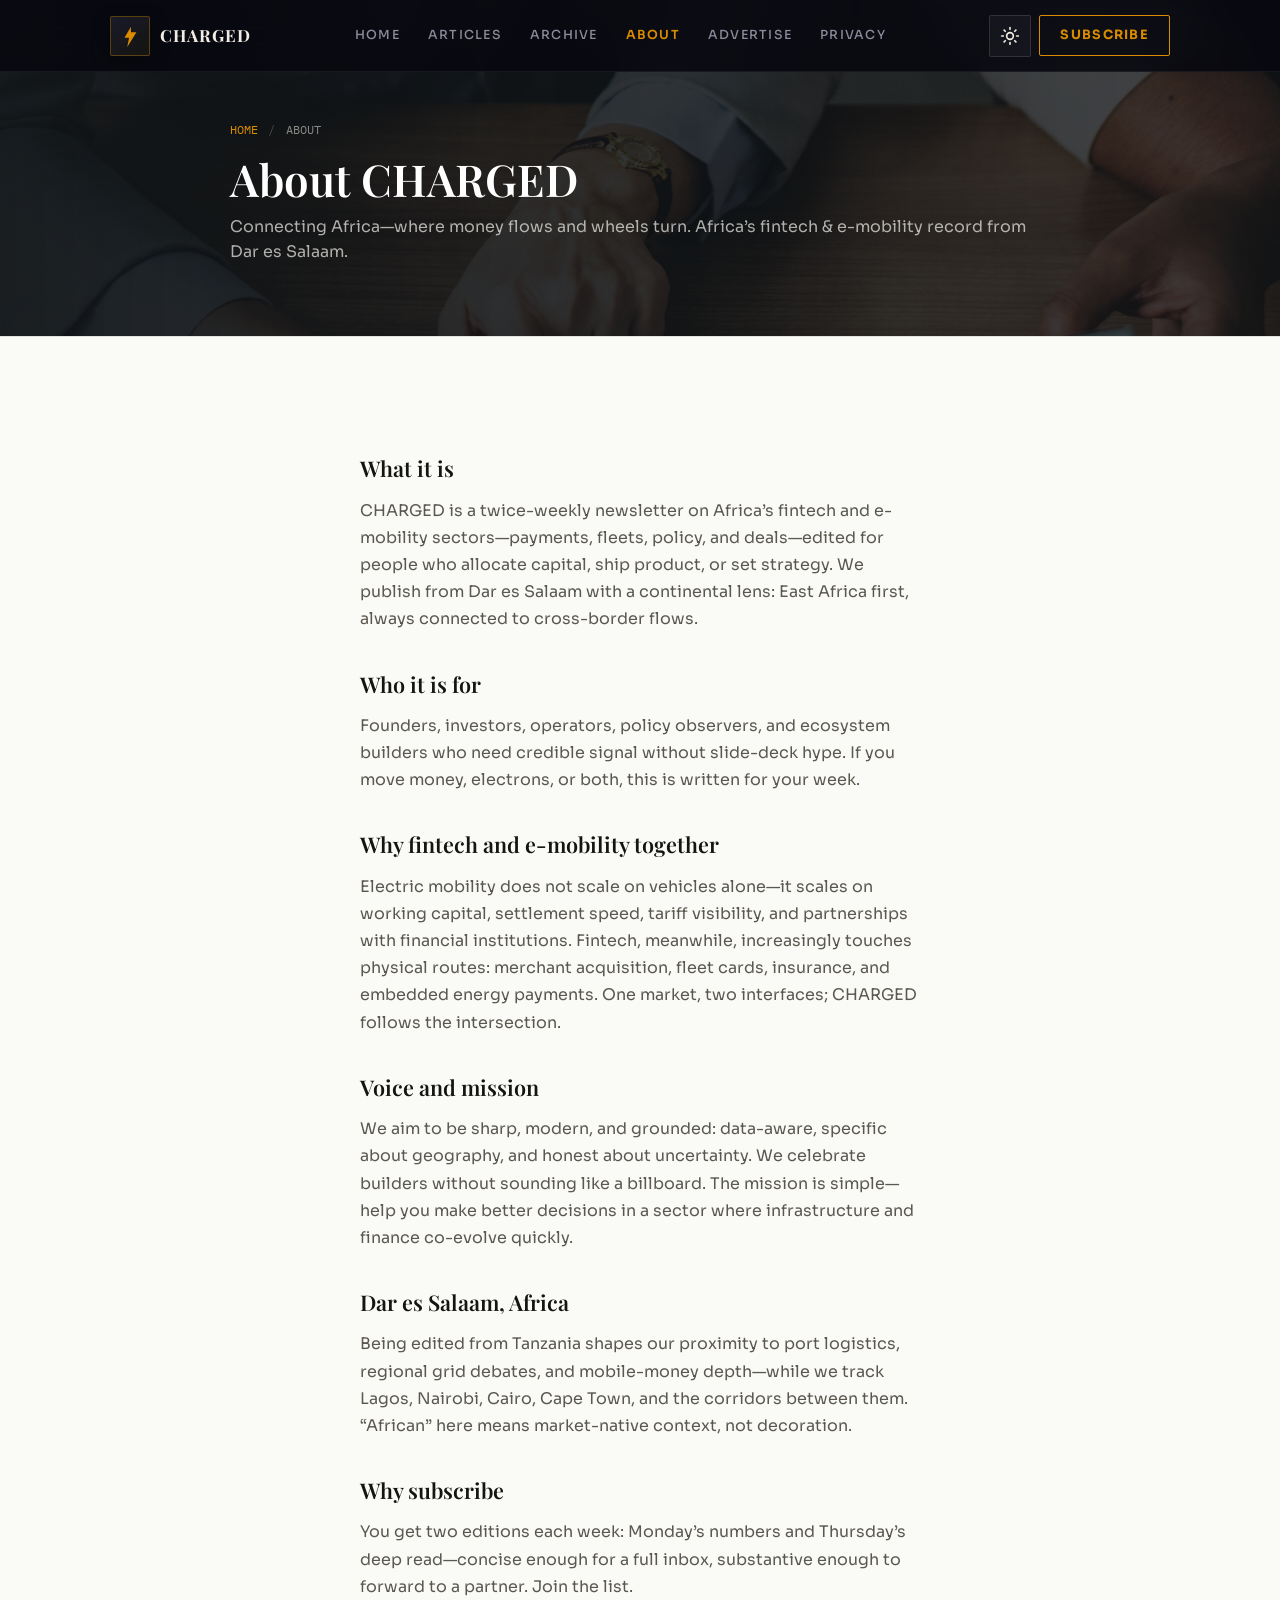
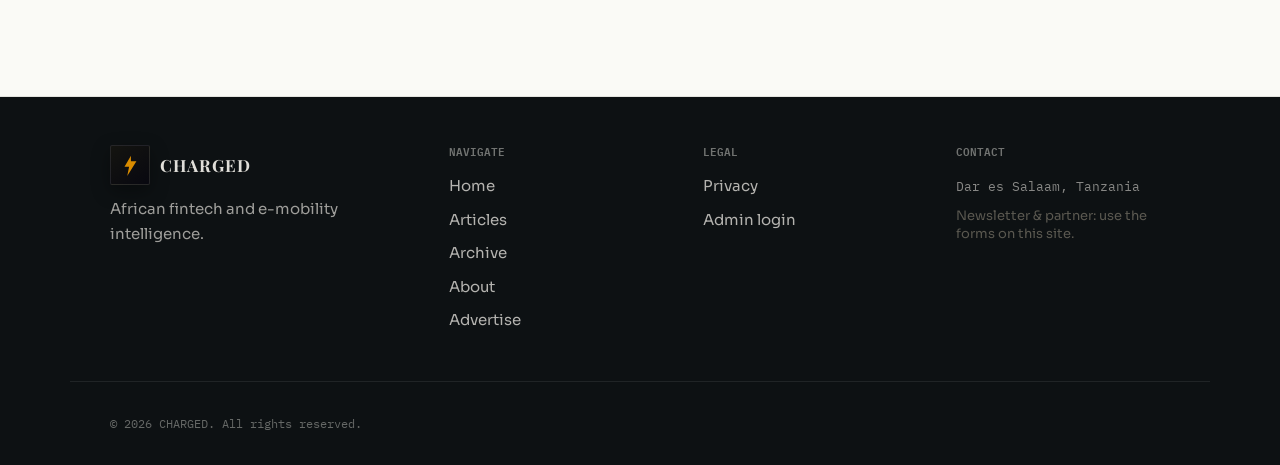
==== commit 70199919: "Blogs n forms backend" ====
--- a/about.html
+++ b/about.html
@@ -16,14 +16,15 @@
   <div class="ch-page">
     <header class="ch-header">
       <div class="ch-container ch-header__inner">
-        <a class="ch-logo" href="index.html">
+        <a class="ch-logo" href="index.php">
           <span class="ch-logo__mark" aria-hidden="true">
             <svg viewBox="0 0 24 24" fill="none" xmlns="http://www.w3.org/2000/svg"><path d="M13 2L6 14h5l-2 10 10-16h-6l0-6z" fill="currentColor"/></svg>
           </span>
           <span class="ch-logo__text">CHARGED</span>
         </a>
         <nav class="ch-nav" aria-label="Primary">
-          <a href="index.html">Home</a>
+          <a href="index.php">Home</a>
+          <a href="articles.php">Articles</a>
           <a href="archive.html">Archive</a>
           <a href="about.html" aria-current="page">About</a>
           <a href="advertise.html">Advertise</a>
@@ -39,7 +40,7 @@
               <path d="M21 12.79A9 9 0 1111.21 3 7 7 0 0021 12.79z" stroke="currentColor" stroke-width="2" stroke-linecap="round" stroke-linejoin="round"/>
             </svg>
           </button>
-          <a class="ch-btn ch-btn--primary ch-hide-mobile" href="index.html#subscribe">Subscribe</a>
+          <a class="ch-btn ch-btn--primary ch-hide-mobile" href="index.php#subscribe">Subscribe</a>
           <button type="button" class="ch-nav-toggle" id="nav-toggle" aria-expanded="false" aria-controls="mobile-nav" aria-label="Open menu">
             <span></span><span></span><span></span>
           </button>
@@ -47,12 +48,13 @@
       </div>
       <div class="ch-mobile-nav" id="mobile-nav" aria-hidden="true">
         <ul>
-          <li><a href="index.html">Home</a></li>
+          <li><a href="index.php">Home</a></li>
+          <li><a href="articles.php">Articles</a></li>
           <li><a href="archive.html">Archive</a></li>
           <li><a href="about.html">About</a></li>
           <li><a href="advertise.html">Advertise</a></li>
           <li><a href="privacy.html">Privacy</a></li>
-          <li><a href="index.html#subscribe">Subscribe</a></li>
+          <li><a href="index.php#subscribe">Subscribe</a></li>
         </ul>
       </div>
     </header>
@@ -62,7 +64,7 @@
         <div class="ch-container ch-container--narrow">
           <nav aria-label="Breadcrumb">
             <ol class="ch-breadcrumb">
-              <li><a href="index.html">Home</a></li>
+              <li><a href="index.php">Home</a></li>
               <li aria-current="page">About</li>
             </ol>
           </nav>
@@ -89,7 +91,7 @@
           <p>Being edited from Tanzania shapes our proximity to port logistics, regional grid debates, and mobile-money depth—while we track Lagos, Nairobi, Cairo, Cape Town, and the corridors between them. “African” here means market-native context, not decoration.</p>
 
           <h2>Why subscribe</h2>
-          <p>You get two editions each week: Monday’s numbers and Thursday’s deep read—concise enough for a full inbox, substantive enough to forward to a partner. <a href="index.html#subscribe">Join the list</a>.</p>
+          <p>You get two editions each week: Monday’s numbers and Thursday’s deep read—concise enough for a full inbox, substantive enough to forward to a partner. <a href="index.php#subscribe">Join the list</a>.</p>
         </div>
       </section>
     </main>
@@ -97,7 +99,7 @@
     <footer class="ch-footer">
       <div class="ch-container ch-footer__grid">
         <div class="ch-footer__brand">
-          <a class="ch-logo ch-logo--footer" href="index.html">
+          <a class="ch-logo ch-logo--footer" href="index.php">
             <span class="ch-logo__mark ch-logo__mark--footer" aria-hidden="true">
               <svg viewBox="0 0 24 24" width="22" height="22" xmlns="http://www.w3.org/2000/svg" aria-hidden="true">
                 <path d="M13 2L6 14h5l-2 10 10-16h-6l0-6z" fill="currentColor"/>
@@ -110,7 +112,8 @@
         <div>
           <h2 class="ch-footer__title">Navigate</h2>
           <ul class="ch-footer__list">
-            <li><a href="index.html">Home</a></li>
+            <li><a href="index.php">Home</a></li>
+            <li><a href="articles.php">Articles</a></li>
             <li><a href="archive.html">Archive</a></li>
             <li><a href="about.html">About</a></li>
             <li><a href="advertise.html">Advertise</a></li>
@@ -120,13 +123,14 @@
           <h2 class="ch-footer__title">Legal</h2>
           <ul class="ch-footer__list">
             <li><a href="privacy.html">Privacy</a></li>
+            <li><a href="admin/login.php">Admin login</a></li>
           </ul>
         </div>
         <div>
           <h2 class="ch-footer__title">Contact</h2>
           <ul class="ch-footer__list">
-            <li><a href="mailto:hello@charged.news">hello@charged.news</a></li>
             <li><span class="ch-footer__location">Dar es Salaam, Tanzania</span></li>
+            <li><span class="ch-footer__hint">Newsletter &amp; partner: use the forms on this site.</span></li>
           </ul>
         </div>
       </div>
@@ -136,6 +140,7 @@
     </footer>
   </div>
   <script>document.getElementById("y").textContent = new Date().getFullYear();</script>
+  <script src="assets/js/charged-path.js" defer></script>
   <script src="assets/js/main.js" defer></script>
 </body>
 </html>
--- a/assets/css/charged.css
+++ b/assets/css/charged.css
@@ -276,6 +276,18 @@
   font-family: var(--font-mono);
   font-size: 0.8125rem;
   color: rgba(236, 234, 228, 0.55);
+}
+
+.ch-footer__hint {
+  display: block;
+  font-size: 0.8125rem;
+  line-height: 1.45;
+  color: rgba(236, 234, 228, 0.55);
+  max-width: 14rem;
+}
+
+[data-theme="light"] .ch-footer__hint {
+  color: var(--ch-ink-muted);
 }
 
 .ch-nav {
@@ -521,12 +533,13 @@
 
 .ch-hero__tagline {
   font-family: var(--font-mono);
-  font-size: 0.75rem;
-  letter-spacing: 0;
-  color: rgba(236, 234, 228, 0.45);
-  margin: 1.5rem 0 0;
-  max-width: 46ch;
-  line-height: 1.45;
+  font-size: 0.72rem;
+  letter-spacing: 0.04em;
+  text-transform: uppercase;
+  color: rgba(236, 234, 228, 0.42);
+  margin: 1rem 0 0;
+  max-width: 52ch;
+  line-height: 1.5;
 }
 
 .ch-form-actions {
@@ -578,13 +591,21 @@
    ----------------------------------------------------------------------------- */
 .ch-hero {
   position: relative;
-  min-height: clamp(560px, 78vh, 760px);
-  display: flex;
-  align-items: center;
-  padding-block: clamp(4.5rem, 9vw, 7rem);
+  /* One full viewport fold below sticky header — stable on mobile (svh) */
+  min-height: max(520px, calc(100vh - var(--ch-header-h)));
+  display: flex;
+  flex-direction: column;
+  justify-content: center;
+  padding-block: clamp(1.75rem, 4vw, 2.75rem);
+  padding-bottom: max(1.75rem, env(safe-area-inset-bottom, 0px));
   background: var(--ch-navy);
   color: #f2ede4;
   overflow: hidden;
+}
+@supports (min-height: 100svh) {
+  .ch-hero {
+    min-height: max(520px, calc(100svh - var(--ch-header-h)));
+  }
 }
 .ch-hero::before {
   content: "";
@@ -627,21 +648,25 @@
   pointer-events: none;
 }
 
-.ch-hero__grid {
+.ch-hero > .ch-container.ch-hero__grid {
   position: relative;
   z-index: 2;
+  flex: 1 1 auto;
   display: grid;
-  gap: clamp(2rem, 5vw, 4rem);
-  align-items: end;
+  gap: clamp(1.75rem, 4vw, 3rem);
+  align-items: center;
+  align-content: center;
+  min-height: 0;
 }
 @media (min-width: 900px) {
-  .ch-hero__grid {
-    grid-template-columns: minmax(0, 1fr) minmax(280px, 380px);
+  .ch-hero > .ch-container.ch-hero__grid {
+    grid-template-columns: minmax(0, 1fr) minmax(280px, 360px);
+    column-gap: clamp(2rem, 5vw, 3.5rem);
   }
 }
 
 .ch-hero__content {
-  max-width: 720px;
+  max-width: 38rem;
 }
 
 .ch-kicker {
@@ -649,12 +674,12 @@
   align-items: center;
   gap: 0.5rem;
   font-family: var(--font-mono);
-  font-size: 0.75rem;
+  font-size: 0.72rem;
   font-weight: 500;
   text-transform: uppercase;
-  letter-spacing: 0.12em;
+  letter-spacing: 0.14em;
   color: var(--ch-accent-bright);
-  margin-bottom: 1rem;
+  margin-bottom: 0.85rem;
 }
 
 .ch-kicker--rule {
@@ -671,35 +696,35 @@
 }
 
 .ch-hero h1 {
-  font-size: clamp(2.5rem, 5.5vw, 4.5rem);
+  font-size: clamp(2.35rem, 5vw + 0.5rem, 3.85rem);
+  font-weight: 600;
   color: #fff;
-  margin-bottom: 1rem;
-  max-width: 14ch;
-  line-height: 1.05;
+  margin: 0 0 0.85rem;
+  max-width: 15ch;
+  line-height: 1.04;
+  letter-spacing: -0.02em;
 }
 .ch-hero__emph {
   display: block;
   font-style: italic;
   font-weight: 600;
   color: var(--ch-accent-bright);
-  margin-top: 0.2em;
-}
-.ch-hero__italic-tagline {
+  margin-top: 0.18em;
+  letter-spacing: 0;
+}
+
+.ch-hero__lead {
+  font-size: clamp(1rem, 1.35vw + 0.85rem, 1.15rem);
+  line-height: 1.62;
+  color: rgba(242, 237, 228, 0.9);
+  max-width: 42ch;
+  margin: 0 0 1.35rem;
+}
+.ch-hero__lead em {
   font-family: var(--font-display);
-  font-size: clamp(1.05rem, 2.2vw, 1.35rem);
   font-style: italic;
   font-weight: 500;
-  color: rgba(224, 172, 82, 0.95);
-  margin: 0 0 1.25rem;
-  max-width: 36ch;
-  line-height: 1.35;
-}
-
-.ch-hero__wordmark {
-  display: block;
-  width: min(200px, 52vw);
-  height: auto;
-  margin-bottom: 1.35rem;
+  color: rgba(224, 172, 82, 0.98);
 }
 
 .ch-hero__dek {
@@ -713,24 +738,28 @@
 .ch-hero__actions {
   display: flex;
   flex-wrap: wrap;
-  gap: 0.75rem;
-  margin-bottom: 2rem;
+  gap: 0.65rem 0.75rem;
+  margin-bottom: 1.25rem;
 }
 
 .ch-hero__brief {
   position: relative;
-  border-top: 1px solid rgba(255, 255, 255, 0.22);
-  border-bottom: 1px solid rgba(255, 255, 255, 0.1);
-  background: rgba(19, 19, 31, 0.72);
-  backdrop-filter: blur(14px);
-  padding: 1.35rem 0;
+  border: 1px solid rgba(255, 255, 255, 0.12);
+  border-radius: var(--ch-radius);
+  background: rgba(19, 19, 31, 0.78);
+  backdrop-filter: blur(16px);
+  -webkit-backdrop-filter: blur(16px);
+  padding: 1.25rem 1.2rem;
+  box-shadow: 0 18px 48px rgba(0, 0, 0, 0.28);
 }
 @media (min-width: 900px) {
   .ch-hero__brief {
-    padding: 1.5rem 0 1.5rem 1.35rem;
+    padding: 1.45rem 1.35rem 1.45rem 1.4rem;
     border-left: 3px solid var(--ch-accent-bright);
-    border-top: 0;
-    border-bottom: 0;
+    border-top-color: rgba(255, 255, 255, 0.1);
+    border-right-color: rgba(255, 255, 255, 0.08);
+    border-bottom-color: rgba(255, 255, 255, 0.08);
+    align-self: center;
   }
 }
 .ch-hero__brief .ch-kicker {
@@ -1424,6 +1453,59 @@
   margin-inline: auto;
 }
 
+/* CMS article: featured image left, body right (stacks on small screens) */
+.ch-article.ch-article--has-feature {
+  max-width: min(56rem, 100%);
+  margin-inline: auto;
+}
+
+.ch-article__split {
+  display: grid;
+  grid-template-columns: 1fr;
+  gap: 1.75rem;
+  align-items: start;
+}
+
+@media (min-width: 768px) {
+  .ch-article__split {
+    grid-template-columns: minmax(200px, min(34vw, 300px)) 1fr;
+    gap: clamp(1.75rem, 4vw, 3rem);
+  }
+}
+
+.ch-article__media {
+  margin: 0;
+  border-radius: var(--ch-radius);
+  overflow: hidden;
+  border: 1px solid var(--ch-border);
+  box-shadow: var(--ch-shadow);
+  background: var(--ch-surface-2);
+}
+
+.ch-article__media img {
+  display: block;
+  width: 100%;
+  height: auto;
+  object-fit: cover;
+  aspect-ratio: 4 / 5;
+}
+
+@media (max-width: 767px) {
+  .ch-article__media img {
+    aspect-ratio: 16 / 10;
+    max-height: 55vh;
+    object-fit: cover;
+  }
+}
+
+.ch-article__content {
+  min-width: 0;
+}
+
+.ch-article__footer-actions {
+  margin: 2rem 0 0;
+}
+
 .ch-article__header {
   margin-bottom: 2.5rem;
 }
@@ -1455,6 +1537,82 @@
   font-weight: 700;
   margin-top: 1.75rem;
   margin-bottom: 0.5rem;
+}
+
+.ch-article__body h4 {
+  font-family: var(--font-ui);
+  font-size: 1.05rem;
+  font-weight: 700;
+  margin-top: 1.35rem;
+  margin-bottom: 0.45rem;
+}
+
+.ch-article__body ul,
+.ch-article__body ol {
+  margin: 0 0 1.25em;
+  padding-left: 1.35rem;
+}
+
+.ch-article__body li {
+  margin-bottom: 0.35em;
+}
+
+.ch-article__body blockquote {
+  margin: 1.5rem 0;
+  padding: 1rem 1rem 1rem 1.15rem;
+  border-left: 4px solid var(--ch-accent);
+  background: var(--ch-surface-2);
+  border-radius: 0 var(--ch-radius-sm) var(--ch-radius-sm) 0;
+  font-style: italic;
+  color: var(--ch-ink-muted);
+}
+
+.ch-article__body hr {
+  border: 0;
+  border-top: 1px solid var(--ch-border);
+  margin: 2rem 0;
+}
+
+.ch-article__body table {
+  width: 100%;
+  border-collapse: collapse;
+  margin: 1.5rem 0;
+  font-size: 0.9375rem;
+  overflow: hidden;
+  border-radius: var(--ch-radius);
+  border: 1px solid var(--ch-border);
+}
+
+.ch-article__body th,
+.ch-article__body td {
+  border: 1px solid var(--ch-border);
+  padding: 0.55rem 0.75rem;
+  text-align: left;
+  vertical-align: top;
+}
+
+.ch-article__body th {
+  background: var(--ch-surface-2);
+  font-weight: 600;
+  font-family: var(--font-ui);
+  font-size: 0.8125rem;
+}
+
+.ch-table-scroll {
+  overflow-x: auto;
+  margin: 0 0 1rem;
+  -webkit-overflow-scrolling: touch;
+}
+
+.ch-article__body .ch-table-scroll table {
+  margin: 0;
+  min-width: min(100%, 36rem);
+}
+
+.ch-article__body a {
+  color: var(--ch-accent);
+  text-decoration: underline;
+  text-underline-offset: 2px;
 }
 
 .ch-pullquote {
